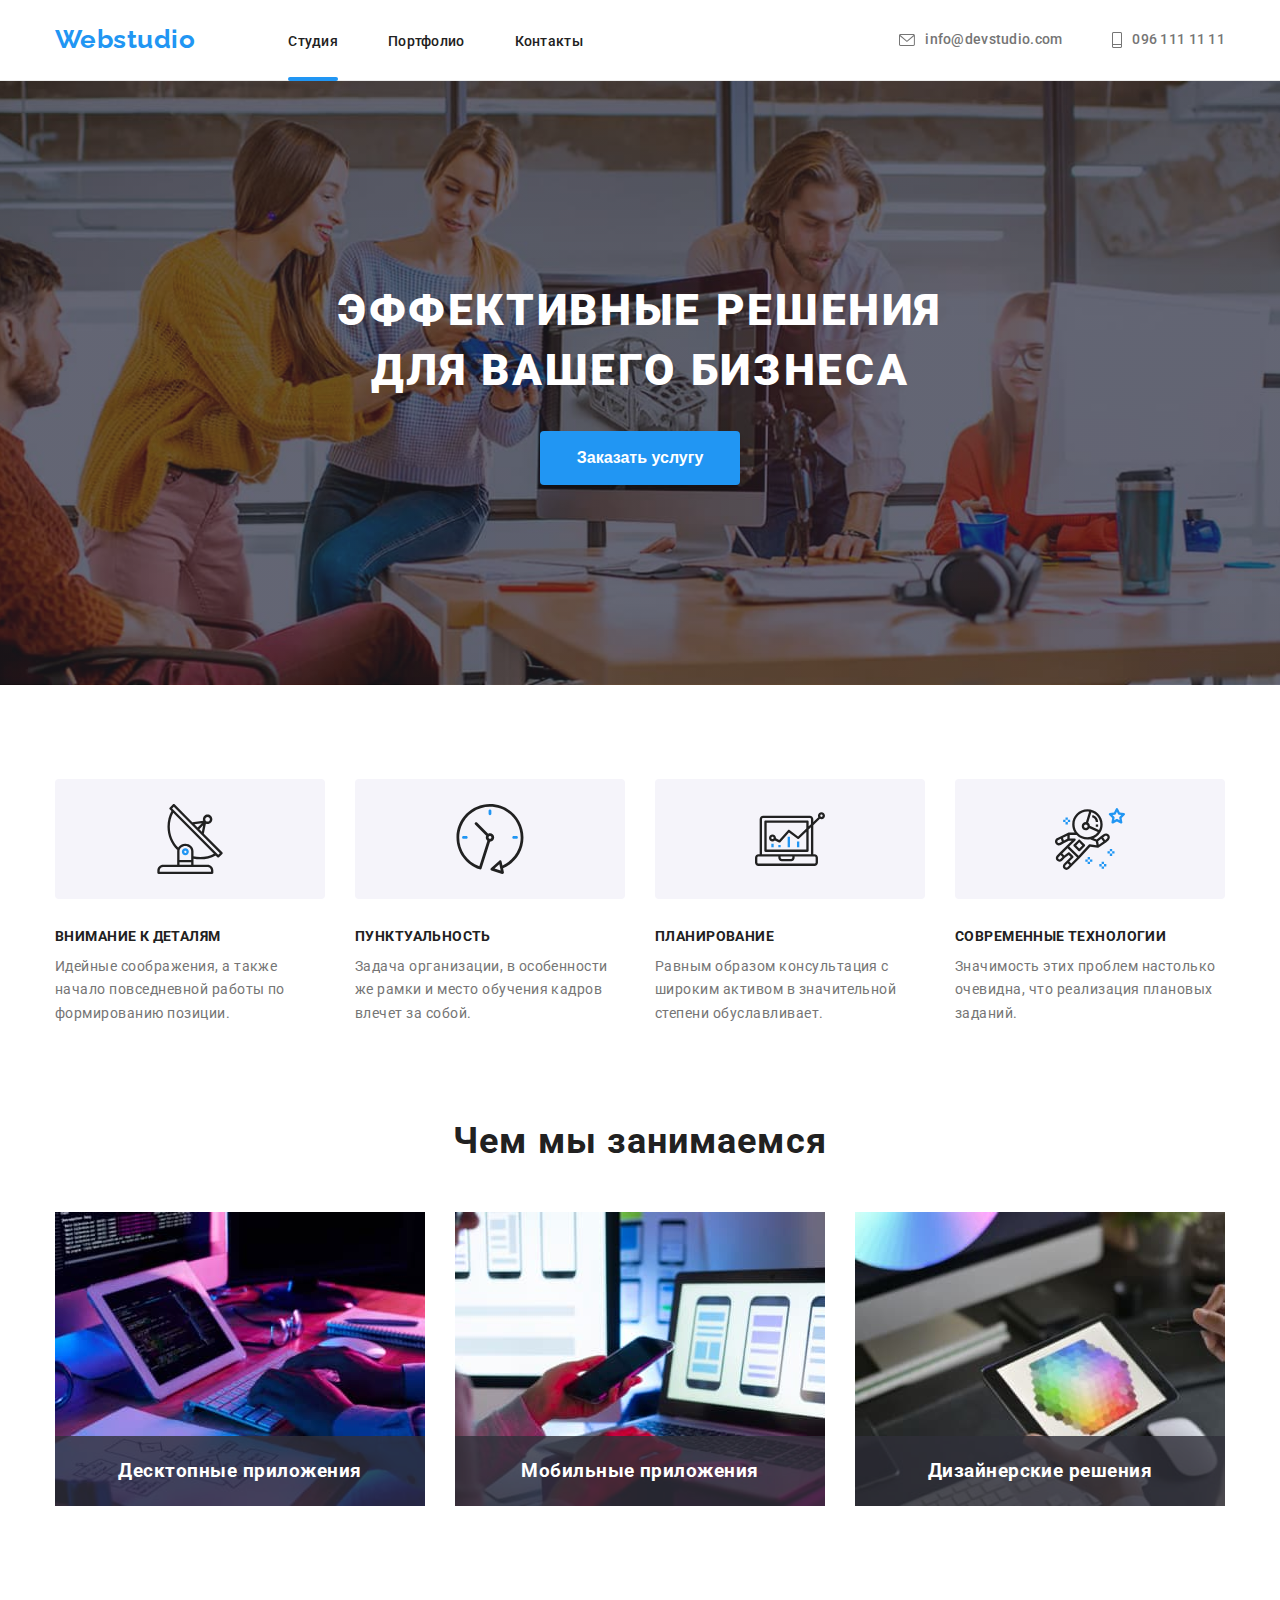
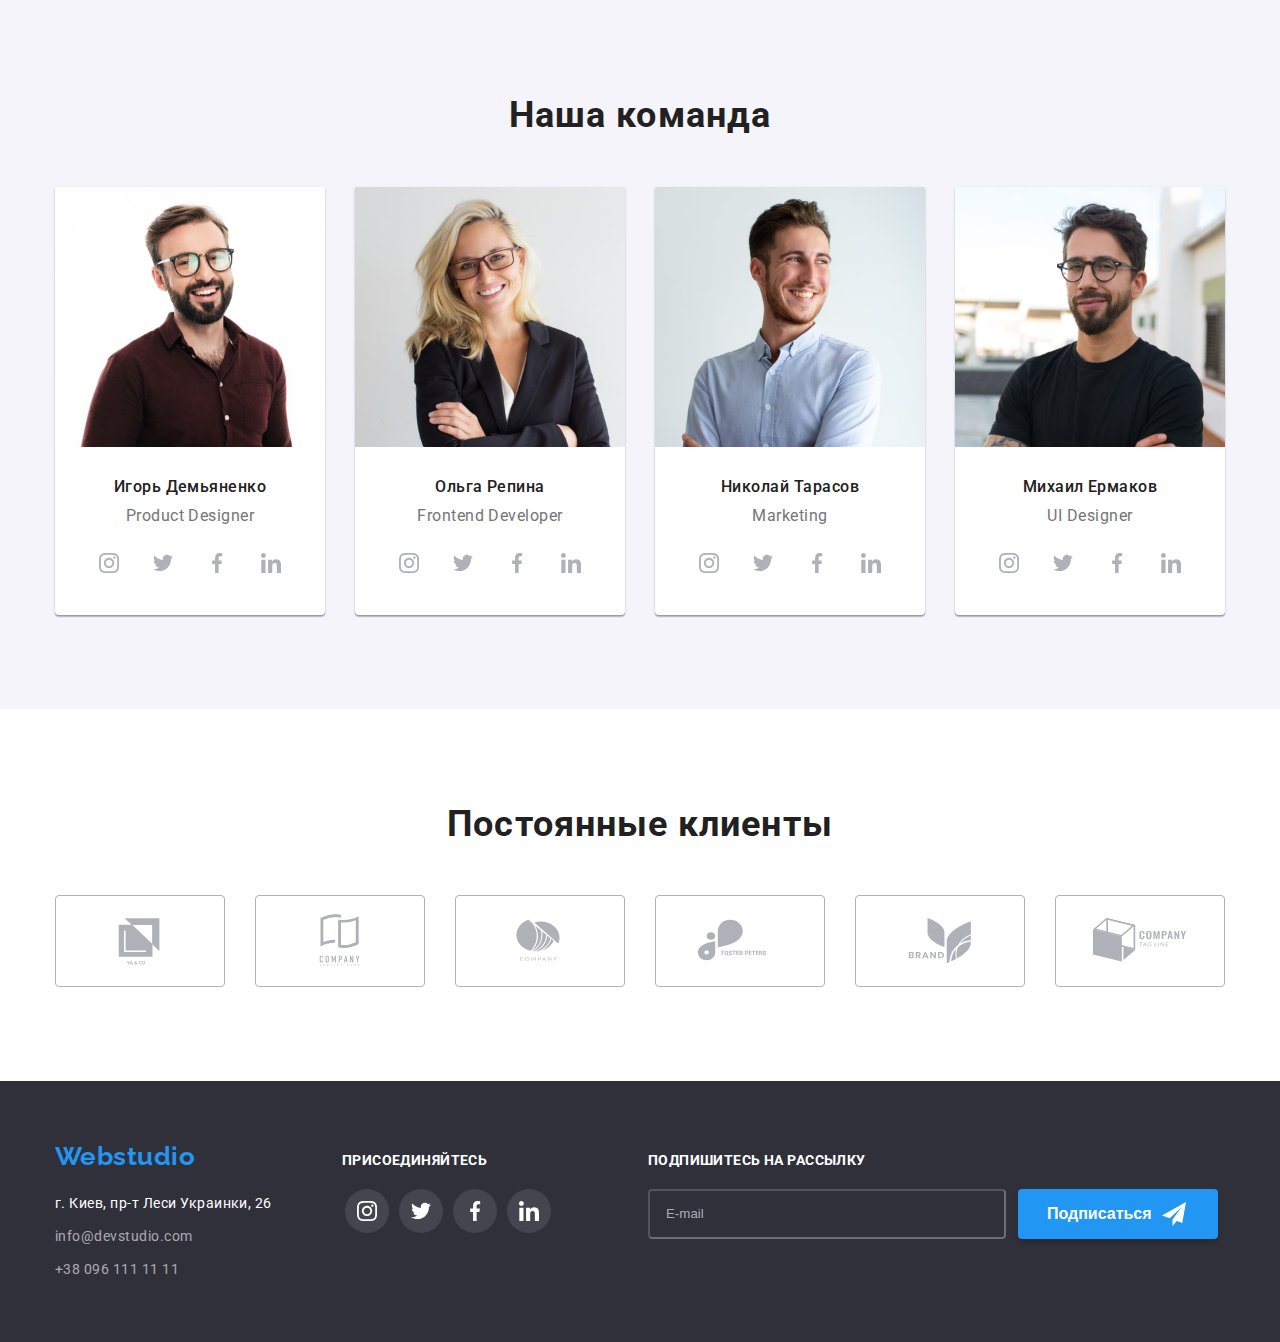
==== index.html @ 10b22661 "bem" ====
<!DOCTYPE html>
<html lang="ru">
    <head>
        <meta charset="UTF-8" />
        <meta name="viewport" content="width=device-width, inicial-scale=1.0" />
        <title>Web Studio</title>
        <link rel="preconnect" href="https://fonts.googleapis.com">
        <link rel="preconnect" href="https://fonts.gstatic.com" crossorigin>
        <link
            href="https://fonts.googleapis.com/css2?family=Montserrat:wght@400;700&family=Raleway:wght@700&family=Roboto:wght@400;500;700;900&display=swap"
            rel="stylesheet">
            <link rel="stylesheet" href="https://cdnjs.cloudflare.com/ajax/libs/modern-normalize/1.1.0/modern-normalize.min.css" integrity="sha512-wpPYUAdjBVSE4KJnH1VR1HeZfpl1ub8YT/NKx4PuQ5NmX2tKuGu6U/JRp5y+Y8XG2tV+wKQpNHVUX03MfMFn9Q==" crossorigin="anonymous" referrerpolicy="no-referrer" />
        <link rel="stylesheet" href="./css/styles.css" />
    </head>
    <body>
       

        <!-- Header -->

        <header>
            
            <div class="container">
                <div class="menu">
               
            <a class="logo" href="./index.html">Web<span class="logo-header">studio</span></a>
            <nav class="nav">
                <ul class="nav-list">
                    <li class="nav-list__item"><a class="nav-list__link nav-list__link--current" href="./index.html">Студия</a></li>
                    <li class="nav-list__item"><a class="nav-list__link" href="./portfolio.html">Портфолио</a></li>
                    <li class="nav-list__item"><a class="nav-list__link" href="">Контакты</a></li>
                </ul>
            </nav>
            <ul class="contact-list">
                <li class="contact-list__item">
                    <a class="contact-list__link" href="mailto:info@devstudio.com">
                        <svg class="contact-list__icon" width="16px" height="12px">
                            <use href="./images/icons.svg#email"></use>
                        </svg>info@devstudio.com</a>
                </li>
                <li class="contact-list__item">
                    <a class="contact-list__link" href="tel:+380961111111">
                        <svg class="contact-list__icon" width="10px" height="16px">
                            <use href="./images/icons.svg#smartphone"></use>
                        </svg> 096 111 11 11</a>
                </li>
            </ul>
            </div>
            </div>
            
            
        </header>
        
        <!-- Main section -->
        
        <main>

            <!-- Hero section -->

            <section class="section-hero">
               
                    <div class="container">
                        <h1 class="hero-title">Эффективные решения <br>для вашего бизнеса</h1>
                        <button class="button-hero" type="button" data-modal-open>Заказать услугу</button>
                    </div>
                
            </section>

            <!-- What we are section  -->

            <section class="section features">
                <div class="container">
                    
                <h2 class="visually-hidden">What we are</h2>
                <ul class="features-list">
                    <li class="features-list__item">
                        <div class="features-list__icon">
                        <svg class="features-list__picture">
                            <use href="./images/icons.svg#features1"></use>
                        </svg>
                        </div>
                        <h3 class="features-list__title">Внимание к деталям</h3>
                        <p class="features-list__text">Идейные соображения, а также начало повседневной работы по формированию позиции.</p>
                    </li>
                    <li class="features-list__item">
                        <div class="features-list__icon">
                            <svg class="features-list__picture">
                                <use href="./images/icons.svg#features2"></use>
                            </svg>
                        </div>
                        <h3 class="features-list__title">Пунктуальность</h3>
                        <p class="features-list__text">Задача организации, в особенности же рамки и место обучения кадров влечет за собой.</p>
                    </li>
                    <li class="features-list__item">
                        <div class="features-list__icon">
                            <svg class="features-list__picture">
                                <use href="./images/icons.svg#features3"></use>
                            </svg>
                        </div>
                        <h3 class="features-list__title">Планирование</h3>
                        <p class="features-list__text">Равным образом консультация с широким активом в значительной степени обуславливает.</p>
                    </li>
                    <li class="features-list__item">
                        <div class="features-list__icon">
                            <svg class="features-list__picture">
                                <use href="./images/icons.svg#features4"></use>
                            </svg>
                        </div>
                        <h3 class="features-list__title">Современные технологии</h3>
                        <p class="features-list__text">Значимость этих проблем настолько очевидна, что реализация плановых заданий.</p>
                    </li>
                </ul>
                </div>
            </section>

            <!-- What we do section -->

            <section class="section  services">
                <div class="container">
                <h2 class="section__title">Чем мы занимаемся</h2>
                <ul class="servises-list">
                    <li class="servises-list__item">
                        <div class="services-list__picture">
                        <img src="./images/coding.jpg" width="370" height="294" alt="Software engineering">
                        <h3 class="service-list__title">Десктопные приложения</h3>
                        </div>
                    </li>
                    <li class="servises-list__item">
                        <div class="services-list__picture">
                        <img src="./images/phone_app.jpg" width="370" height="294" alt="Phone applications">
                        <h3 class="service-list__title">Мобильные приложения</h3>
                        </div>
                    </li>
                    <li class="servises-list__item">
                        <div class="services-list__picture">
                        <img src="./images/games.jpg" width="370" height="294" alt="Phone games">                       
                        <h3 class="service-list__title">Дизайнерские решения</h3>
                        </div>
                    </li>
                </ul>
                </div>
            </section>

            <!-- Our team section -->

            <section class="section  team">
                <div class="container">
                <h2 class="section__title">Наша команда</h2>
                <ul class="team-list">
                    <li class="team-list__item">
                        <img src="./images/demyanchenko_igor.jpg" width="270" height="260" alt="Игорь Демьяненко">
                        <div class="team-list__description">
                            <h3 class="team-list__title">Игорь Демьяненко</h3>
                        <p class="team-list__text">Product Designer</p>
                        <ul class="socialmedia-icons">
                            <li class="socialmedia-icons__item">
                                <a href="" class="socialmedia-icons__link">
                                    <svg class="socialmedia-icons__picture">
                                        <use href="./images/icons.svg#team-instagram"></use>
                                    </svg>
                                </a>
                            </li>
                            <li class="socialmedia-icons__item">
                                <a class="socialmedia-icons__link" href="">
                                    <svg class="socialmedia-icons__picture">
                                        <use href="./images/icons.svg#team-twitter"></use>
                                    </svg>
                                </a>
                            </li>
                            <li class="socialmedia-icons__item">
                                <a class="socialmedia-icons__link" href="">
                                    <svg class="socialmedia-icons__picture">
                                        <use href="./images/icons.svg#team-facebook"></use>
                                    </svg>
                                </a>
                            </li>
                            <li class="socialmedia-icons__item">
                                <a class="socialmedia-icons__link" href="">
                                    <svg class="socialmedia-icons__picture">
                                        <use href="./images/icons.svg#team-linkedin"></use>
                                    </svg>
                                </a>
                            </li>
                        </ul>
                        </div>
                    </li>
                    <li class="team-list__item">
                        <img src="./images/repina_olga.jpg" width="270" height="260" alt="Ольга Репина">
                        <div class="team-list__description">
                            <h3 class="team-list__title">Ольга Репина</h3>
                        <p class="team-list__text">Frontend Developer</p>
                        
                            <ul class="socialmedia-icons">
                                <li class="socialmedia-icons__item">
                                    <a href="" class="socialmedia-icons__link">
                                        <svg class="socialmedia-icons__picture">
                                            <use href="./images/icons.svg#team-instagram"></use>
                                        </svg>
                                    </a>
                                </li>
                                <li class="socialmedia-icons__item">
                                    <a class="socialmedia-icons__link" href="">
                                        <svg class="socialmedia-icons__picture">
                                            <use href="./images/icons.svg#team-twitter"></use>
                                        </svg>
                                    </a>
                                </li>
                                <li class="socialmedia-icons__item">
                                    <a class="socialmedia-icons__link" href="">
                                        <svg class="socialmedia-icons__picture">
                                            <use href="./images/icons.svg#team-facebook"></use>
                                        </svg>
                                    </a>
                                </li>
                                <li class="socialmedia-icons__item">
                                    <a class="socialmedia-icons__link" href="">
                                        <svg class="socialmedia-icons__picture">
                                            <use href="./images/icons.svg#team-linkedin"></use>
                                        </svg>
                                    </a>
                                </li>
                            </ul>
                        
                        </div>
                    </li>
                    <li class="team-list__item">
                        <img src="./images/tarasov_nikolay.jpg" width="270" height="260" alt="Николай Тарасов">
                        <div class="team-list__description">
                            <h3 class="team-list__title">Николай Тарасов</h3>
                        <p class="team-list__text">Marketing</p>
                        <ul class="socialmedia-icons">
                            <li class="socialmedia-icons__item">
                                <a href="" class="socialmedia-icons__link">
                                    <svg class="socialmedia-icons__picture">
                                        <use href="./images/icons.svg#team-instagram"></use>
                                    </svg>
                                </a>
                            </li>
                            <li class="socialmedia-icons__item">
                                <a class="socialmedia-icons__link" href="">
                                    <svg class="socialmedia-icons__picture">
                                        <use href="./images/icons.svg#team-twitter"></use>
                                    </svg>
                                </a>
                            </li>
                            <li class="socialmedia-icons__item">
                                <a class="socialmedia-icons__link" href="">
                                    <svg class="socialmedia-icons__picture">
                                        <use href="./images/icons.svg#team-facebook"></use>
                                    </svg>
                                </a>
                            </li>
                            <li class="socialmedia-icons__item">
                                <a class="socialmedia-icons__link" href="">
                                    <svg class="socialmedia-icons__picture">
                                        <use href="./images/icons.svg#team-linkedin"></use>
                                    </svg>
                                </a>
                            </li>
                        </ul>
                        </div>
                    </li>
                    <li class="team-list__item">
                        <img src="./images/ermakov_michael.jpg" width="270" height="260" alt="Михаил Ермаков">
                        <div class="team-list__description">
                            <h3 class="team-list__title">Михаил Ермаков</h3>
                        <p class="team-list__text">UI Designer</p>
                        <ul class="socialmedia-icons">
                            <li class="socialmedia-icons__item">
                                <a href="" class="socialmedia-icons__link">
                                    <svg class="socialmedia-icons__picture">
                                        <use href="./images/icons.svg#team-instagram"></use>
                                    </svg>
                                </a>
                            </li>
                            <li class="socialmedia-icons__item">
                                <a class="socialmedia-icons__link" href="">
                                    <svg class="socialmedia-icons__picture">
                                        <use href="./images/icons.svg#team-twitter"></use>
                                    </svg>
                                </a>
                            </li>
                            <li class="socialmedia-icons__item">
                                <a class="socialmedia-icons__link" href="">
                                    <svg class="socialmedia-icons__picture">
                                        <use href="./images/icons.svg#team-facebook"></use>
                                    </svg>
                                </a>
                            </li>
                            <li class="socialmedia-icons__item">
                                <a class="socialmedia-icons__link" href="">
                                    <svg class="socialmedia-icons__picture">
                                        <use href="./images/icons.svg#team-linkedin"></use>
                                    </svg>
                                </a>
                            </li>
                        </ul>
                        </div>
                    </li>
                </ul>
                </div>
            </section>

            <!-- Clients -->


            <section class="section  clients">
                <div class="container">
                    <h2 class="section__title">Постоянные клиенты</h2>
                    <ul class="clients-list">
                        <li class="clients-list__item">
                            <a class="clients-list__link" href="">
                                <svg class="clients-list__icon">
                                    <use href="./images/icons.svg#client1"></use>
                                </svg>
                            </a>
                            
                        </li>
                        <li class="clients-list__item">
                            <a class="clients-list__link" href="">
                                <svg class="clients-list__icon">
                                    <use href="./images/icons.svg#client2"></use>
                                </svg>
                            </a>
                        
                        </li>
                        <li class="clients-list__item">
                            <a class="clients-list__link" href="">
                                <svg class="clients-list__icon">
                                    <use href="./images/icons.svg#client3"></use>
                                </svg>
                            </a>
                        
                        </li>
                        <li class="clients-list__item">
                            <a class="clients-list__link" href="">
                                <svg class="clients-list__icon">
                                    <use href="./images/icons.svg#client4"></use>
                                </svg>
                            </a>
                        
                        </li>
                        <li class="clients-list__item">
                            <a class="clients-list__link" href="">
                                <svg class="clients-list__icon">
                                    <use href="./images/icons.svg#client5"></use>
                                </svg>
                            </a>
                        
                        </li>
                        <li class="clients-list__item">
                            <a class="clients-list__link" href="">
                                <svg class="clients-list__icon">
                                    <use href="./images/icons.svg#client6"></use>
                                </svg>
                            </a>
                        
                        </li>
                        
                    </ul>
                </div>
            </section>




    

        </main>

        <!-- Footer -->

        <footer class="section-footer">
            <div class="container footer">
                <div class="footer-contacts">
                    <a class="logo" href="./index.html">Web<span class="logo-footer">studio</span></a>
                    <address>
                        <ul class="footer-list">
                            <li class="footer-list__item">
                                <a class="footer_list__link" href="https://goo.gl/maps/EsYMqxrFtHsj7dok8" target="_blank"
                                    rel="noopener noreferrer">г. Киев, пр-т Леси Украинки, 26</a>
                            </li>
                            <li class="footer-list__item">
                                <a class="footer_list__link footer-list__link--color" href="mailto:info@devstudio.com">info@devstudio.com</a>
                            </li>
                            <li class="footer-list__item">
                                <a class=" footer_list__link footer-list__link--color" href="tel:+380961111111">+38 096 111 11 11</a>
                            </li>
                        </ul>
                    </address>
                </div>
                <div class="footer-social-media">
                    <h3 class="section-footer__title">присоединяйтесь</h3>
            
                    <ul class="socialmedia-icons socialmedia-icons--footer">
                        <li class="socialmedia-icons__item">
                            <a href="" class="socialmedia-icons__link">
                                <svg class="socialmedia-icons__picture">
                                    <use href="./images/icons.svg#team-instagram"></use>
                                </svg>
                            </a>
                        </li>
                        <li class="socialmedia-icons__item">
                            <a class="socialmedia-icons__link" href="">
                                <svg class="socialmedia-icons__picture">
                                    <use href="./images/icons.svg#team-twitter"></use>
                                </svg>
                            </a>
                        </li>
                        <li class="socialmedia-icons__item">
                            <a class="socialmedia-icons__link" href="">
                                <svg class="socialmedia-icons__picture">
                                    <use href="./images/icons.svg#team-facebook"></use>
                                </svg>
                            </a>
                        </li>
                        <li class="socialmedia-icons__item">
                            <a class="socialmedia-icons__link" href="">
                                <svg class="socialmedia-icons__picture">
                                    <use href="./images/icons.svg#team-linkedin"></use>
                                </svg>
                            </a>
                        </li>
                    </ul>
            
                </div>
                <div class="footer-subsribe">
                    <h3 class="section-footer__title">Подпишитесь на рассылку</h3>
                    <form class="form-subscribe">
                        <label class="form-subscribe__label">
                            <input class="form-subscribe__input" type="email" name="subscribe" placeholder="E-mail" />
                        </label>
                        <button class="form-subscribe__button" type="submit">Подписаться
                            <svg class="form-subscribe__icon" width="24px" height="24px">
                                <use href="./images/icons.svg#subscribe-email"></use>
                            </svg>
                        </button>
                    </form>
            
                </div>
            </div>
        </footer>

        <!-- Modal -->

        
        <div class="backdrop is-hidden" data-modal>
        <div class="modal">
            <button data-modal-close class="modal__button-close"> 
                <svg width="18px" height="18px">
                    <use href="./images/icons.svg#close2"></use>
                </svg>
            </button>
            <form class="form-contact">
                <h2 class="form-contact__title">Оставьте свои данные, мы вам перезвоним</h2>
                <label class="form-field">
                    <span class="form-field__label">Имя</span>
                    <input class="form-field__input" type="text" name="name" placeholder=" " autofocus />
                    <svg class="form-field__icon" width="18px" height="18px">
                        <use href="./images/icons.svg#form-person"></use>
                    </svg>
                </label>
            
                <label class="form-field">
                    <span class="form-field__label">Телефон</span>
                    <input class="form-field__input" type="tel" name="phone" placeholder=" " />
                    <svg class="form-field__icon" width="18px" height="18px">
                        <use href="./images/icons.svg#form-phone"></use>
                    </svg>
                </label>
            
                <label class="form-field">
                    <span class="form-field__label">Почта</span>
                    <input class="form-field__input" type="email" name="email" placeholder=" " />
                    <svg class="form-field__icon" width="18px" height="18px">
                        <use href="./images/icons.svg#form-email"></use>
                    </svg>
                </label>
            
                <label class="form-field">
                    <span class="form-field__label">Комментарий</span>
                    <textarea class="form-field__comment form-field__input" type="text" name="text" placeholder="Введите текст"></textarea>
                </label>
            
                <label class="checkbox">
                    <input class="checkbox__input" type="checkbox" value="" name="checkbox" />
                    <svg class="checkbox__icon" width="16px" height="15px">
                        <use href="./images/icons.svg#icon-checkbox"></use>
                    </svg>
                    <span class="checkbox__label">
                        Соглашаюсь с рассылкой и принимаю <a class="checkbox__link" href="">Условия договора</a>
                    </span>
                    </label>
                    <button class="checkbox__button" type="submit">Отправить
                        
                    </button>
            
            
            </form>
        </div>
        </div>

        <script src="./js/modal.js"></script>
        
    </body>
    
</html>
---- css/styles.css ----
/* Common */
html {
  box-sizing: border-box;
}
*,
*::before,
*::after {
  box-sizing: inherit;
}

:root {
  --primary-text-color: #757575;
  --title-text-color: #212121;
  --accent-color: #2196f3;
  --second-accent-color: #ffffff;
  --second-background-color: #2f303a;
}

body {
  color: var(--primary-text-color);
  font-family: "Roboto", sans-serif;
  letter-spacing: 0.03em;
  margin: 0;
}

h1,
h2,
h3,
ul,
p {
  padding: 0;
  margin: 0;
}

img {
  display: block;
  width: 100%;
  height: auto;
}
a {
  text-decoration: none;
}
ul {
  list-style: none;
  padding: 0;
  margin: 0;
}

.visually-hidden {
  position: absolute;
  width: 1px;
  height: 1px;
  margin: -1px;
  border: 0;
  padding: 0;
  white-space: nowrap;
  clip-path: inset(100%);
  clip: rect(0 0 0 0);
  overflow: hidden;
}

.container {
  width: 1200px;
  margin-left: auto;
  margin-right: auto;
  padding-left: 15px;
  padding-right: 15px;
}

.section {
  padding-top: 94px;
  padding-bottom: 94px;
}

.services {
  padding-top: 0;
}
/* .features {
  padding-bottom: 0;
} */
/* header */
header {
  border-bottom: 1px solid #ececec;
}

.menu,
.nav,
.contact-list,
.nav-list {
  display: flex;
}

.menu {
  align-items: center;
}

.contact-list {
  margin-left: auto;
  margin-right: 50px;
}
.contact-list:last-child {
  margin-right: 0;
}

.logo {
  display: block;
  color: var(--accent-color);
  font-family: "Raleway", sans-serif;
  font-style: normal;
  font-weight: 700;
  font-size: 26px;
  line-height: 1.2;
  text-decoration: none;
  margin-right: 93px;
}

.logo--header {
  color: var(--title-text-color);
}
.logo--footer {
  color: var(--second-accent-color);
}

.section-hero,
.section-footer {
  background-color: var(--second-background-color);
}

.section-hero {
  padding-top: 200px;
  padding-bottom: 200px;
  max-width: 1600px;
  background-image: linear-gradient(
      to top,
      rgba(47, 48, 58, 0.4),
      rgba(47, 48, 58, 0.4)
    ),
    url("../images/hero.jpg");
  background-repeat: no-repeat;
  background-size: cover;
  background-position: center;
  margin-left: auto;
  margin-right: auto;
}

.button-hero {
  cursor: pointer;
  display: block;
  background-color: var(--accent-color);
  color: var(--second-accent-color);
  margin: 30px auto 0 auto;
  font-weight: 700;
  font-size: 16px;
  line-height: 1.87;
  min-width: 200px;
  min-height: 50px;
  padding: 10px 32px;
  text-align: center;
  box-shadow: 0px 4px 4px rgba(0, 0, 0, 0.15);
  border-color: transparent;
  border-radius: 4px;
  transform: scale(1);
  transition: transform 250ms cubic-bezier(0.4, 0, 0.2, 1);
}

.button-hero:hover {
  transform: scale(1.1);
}
.hero-title {
  color: var(--second-accent-color);
  font-weight: 900;
  font-size: 44px;
  line-height: 1.36;
  text-align: center;
  letter-spacing: 0.06em;
  text-transform: uppercase;
}
/* Navigation */

.nav-list__link {
  color: var(--title-text-color);
  padding-top: 32px;
  padding-bottom: 32px;
  font-weight: 500;
  font-size: 14px;
  line-height: 1.14;
  letter-spacing: 0.02em;
  text-decoration: none;
  transition: color 250ms cubic-bezier(0.4, 0, 0.2, 1);
}

.nav-list__link--current {
  position: relative;
}

.nav-list__link--current::after {
  content: "";
  position: absolute;
  bottom: 0;
  left: 0;

  width: 100%;
  height: 4px;
  background-color: var(--accent-color);
  border-radius: 2px;
}

.nav-list__item {
  margin-right: 50px;
}
.nav-list__item:last-child {
  margin-right: 0;
}
.contact-list__item {
  margin-left: 50px;
}
.contact-list__item:first-child {
  margin-left: 0;
}
.contact-list__link {
  color: var(--primary-text-color);
  display: flex;
  align-items: center;
  padding-top: 32px;
  padding-bottom: 32px;
  font-weight: 500;
  font-size: 14px;
  line-height: 1.14;
  letter-spacing: 0.02em;
  text-decoration: none;
  transition: color 250ms cubic-bezier(0.4, 0, 0.2, 1);
}

.nav-list__link:hover,
.nav-list__link:focus,
.contact-list__link:hover,
.contact-list__link:focus,
.footer_list__link:hover,
.footer_list__link:focus {
  color: var(--accent-color);
}

.footer_list__link {
  color: var(--second-accent-color);
  font-size: 14px;
  line-height: 1.71;
  font-style: normal;
  text-decoration: none;
  transition: color 250ms cubic-bezier(0.4, 0, 0.2, 1);
}

/* list */
.features-list,
.servises-list,
.team-list {
  display: flex;
}

.features-list__text {
  font-size: 14px;
  line-height: 1.71;
  margin-top: 10px;
}
.features-list__item {
  margin-right: 30px;
}
.features-list__item:last-child {
  margin-right: 0;
}
.servises-list__item {
  margin-right: 30px;
}
.servises-list__item:last-child {
  margin-right: 0;
}
.team-list__item {
  display: block;
  margin-right: 30px;
  background-color: var(--second-accent-color);
  box-shadow: 0px 1px 3px rgba(0, 0, 0, 0.12), 0px 1px 1px rgba(0, 0, 0, 0.14),
    0px 2px 1px rgba(0, 0, 0, 0.2);
  border-radius: 0px 0px 4px 4px;
}
.team-list__item:last-child {
  margin-right: 0;
}
/* Main content */

.team {
  background-color: #f5f4fa;
}
.team-list__description {
  padding-top: 30px;
  padding-bottom: 30px;
}

.features-list__title,
.team-list__title,
.portfolio__title,
.section-footer__title,
.service-item-title,
.form-contact__title {
  color: var(--title-text-color);
  font-weight: 700;
  letter-spacing: 0.03em;
}

.section__title {
  font-size: 36px;
  line-height: 1.17;
  text-align: center;
  color: var(--title-text-color);
  font-weight: 700;
  letter-spacing: 0.03em;
  margin-bottom: 50px;
}

.features-list__title,
.section-footer__title,
.service-item-title {
  font-size: 14px;
  line-height: 1.14;
  text-transform: uppercase;
}

.services-list__picture {
  position: relative;
  overflow: hidden;
}

.service-list__title {
  display: flex;
  justify-content: center;
  align-items: center;
  height: 70px;
  position: absolute;
  bottom: 0;
  color: var(--second-accent-color);
  background-color: rgba(47, 48, 58, 0.8);
  width: 100%;
}

.team-list__title {
  font-weight: 500;
  font-size: 16px;
  line-height: 1.19;
  text-align: center;
}

.portfolio__title {
  font-size: 18px;
  line-height: 2;
  letter-spacing: 0.06em;
  margin-bottom: 4px;
}

.team-list__text {
  font-size: 16px;
  line-height: 1.19;
  text-align: center;
  margin-top: 10px;
}

.portfolio-text {
  font-size: 16px;
  line-height: 1.9;
}

/* portfolio - filter */

.filter {
  display: flex;
  justify-content: center;
}
.filter__item {
  margin-right: 8px;
}
.filter__item:last-child {
  margin-right: 0;
}
.filter__button {
  cursor: pointer;
  color: var(--title-text-color);
  font-weight: 500;
  font-size: 16px;
  line-height: 1.6;
  letter-spacing: 0.03em;
  padding: 6px 22px;
  background-color: #f5f4fa;
  border: 1px transparent;
  border-radius: 4px;
  transition: color 250ms cubic-bezier(0.4, 0, 0.2, 1),
    background-color 250ms cubic-bezier(0.4, 0, 0.2, 1),
    box-shadow 250ms cubic-bezier(0.4, 0, 0.2, 1);
}

.filter__button:hover,
.filter__button:focus {
  color: var(--second-accent-color);
  background-color: var(--accent-color);
  box-shadow: 0px 1px 1px rgba(0, 0, 0, 0.12), 0px 4px 4px rgba(0, 0, 0, 0.06),
    1px 4px 6px rgba(0, 0, 0, 0.16);
}

/* clients */

.clients-list {
  display: flex;
  justify-content: center;
}
.clients-list__item {
  width: 170px;
  height: 92px;
  margin-right: 30px;
}

.clients-list__link:hover,
.clients-list__link:focus {
  border-color: var(--accent-color);
}

.clients-list__link:hover .clients-list__icon,
.clients-list__link:focus .clients-list__icon {
  fill: var(--accent-color);
}

.clients-list__link {
  display: flex;
  justify-content: center;
  align-items: center;
  width: 100%;
  height: 100%;
  border: 1px solid #afb1b8;
  border-radius: 4px;
  transition: border-color 250ms cubic-bezier(0.4, 0, 0.2, 1),
    fill 250ms cubic-bezier(0.4, 0, 0.2, 1);
}

.clients-list__item:last-child {
  margin-right: 0;
}

.clients-list__icon {
  fill: #afb1b8;
  width: 106px;
  height: 60px;
  object-fit: cover;
  transition: fill 250ms cubic-bezier(0.4, 0, 0.2, 1);
}

/* portfolio list */

.portfolio {
  display: flex;
  flex-wrap: wrap;
  margin-top: 50px;
}
.portfolio__link {
  display: block;
  box-shadow: none;
  overflow: hidden;
  transition: box-shadow 250ms cubic-bezier(0.4, 0, 0.2, 1);
}
.portfolio__item {
  width: 370px;
  margin-bottom: 30px;
  margin-right: 30px;
}
.portfolio__link:hover,
.portfolio__link:focus {
  box-shadow: 0px 1px 1px rgba(0, 0, 0, 0.12), 0px 4px 4px rgba(0, 0, 0, 0.06),
    1px 4px 6px rgba(0, 0, 0, 0.16);
}
.portfolio__item:nth-child(3n + 3) {
  margin-right: 0;
}
.portfolio__item:nth-child(n + 7) {
  margin-bottom: 0;
}
.portfolio__name {
  padding: 20px 24px;
  border-left: 1px solid #eeeeee;
  border-right: 1px solid #eeeeee;
  border-bottom: 1px solid #eeeeee;
}

.portfolio__filter {
  color: var(--primary-text-color);
}

.portfolio__animation {
  overflow: hidden;
  height: 294px;
}

.portfolio__text {
  display: flex;
  align-items: center;
  height: 294px;
  margin: 0;
  padding: 0 24px;
  color: var(--second-accent-color);
  font-size: 18px;
  line-height: 1.56;
  letter-spacing: 0.03em;
  background-color: rgba(33, 150, 243, 0.9);
  opacity: 0.9;
  transition: transform 250ms cubic-bezier(0.4, 0, 0.2, 1);
}

.portfolio__link:hover .portfolio__text,
.portfolio__link:focus .portfolio__text {
  transform: translateY(-294px);
}

/* footer */

.section-footer {
  padding-top: 60px;
  padding-bottom: 60px;
}
.section-footer .logo {
  margin-right: 0;
  margin-bottom: 20px;
}

.footer-list__item {
  margin-bottom: 9px;
}
.footer-list__item:last-child {
  margin-bottom: 0;
}
.footer-list__link--color {
  color: rgba(255, 255, 255, 0.6);
}

.footer {
  display: flex;
  align-items: baseline;
}
.footer-social-media {
  flex-grow: 1;
  margin-left: 70px;
}
.section-footer__title {
  color: var(--second-accent-color);

  margin-bottom: 20px;
}

.footer-subsribe {
  flex-grow: 1;
  margin-left: 93px;
}
.form-subscribe {
  display: flex;
}
.form-subscribe__label {
  display: flex;
  height: 50px;
}
.form-subscribe__input {
  background-color: var(--second-background-color);
  color: var(--second-accent-color);
  min-width: 358px;
  padding: 16px;
  border-radius: 4px;
  border-color: rgba(255, 255, 255, 0.3);
}
.form-subscribe__input::placeholder {
  color: rgba(255, 255, 255, 0.6);
}
.form-subscribe__button {
  display: flex;
  cursor: pointer;
  min-height: 50px;
  min-width: 200px;
  align-items: center;
  margin-left: 12px;
  padding: 10px 29px;
  background-color: var(--accent-color);
  color: var(--second-accent-color);
  font-weight: 700;
  font-size: 16px;
  line-height: 1.87;
  box-shadow: 0px 4px 4px rgba(0, 0, 0, 0.15);
  border-radius: 4px;
  transform: scale(1);
  transition: transform 250ms cubic-bezier(0.4, 0, 0.2, 1);
  border: none;
}

.form-subscribe__button:hover {
  transform: scale(1.1);
}

.form-subscribe__icon {
  fill: var(--second-accent-color);
  margin-left: 10px;
}

/* icons */

.contact-list__icon {
  display: block;
  margin-right: 10px;
  fill: var(--primary-text-color);
  transition: fill 250ms cubic-bezier(0.4, 0, 0.2, 1);
}

.contact-list__link:hover .contact-list__icon,
.contact-list__link:focus .contact-list__icon {
  fill: var(--accent-color);
}

.features-list__icon {
  display: flex;
  width: 270px;
  height: 120px;
  background-color: #f5f4fa;
  justify-content: center;
  align-items: center;
  border-radius: 4px;
  margin-bottom: 30px;
}

.features-list__picture {
  width: 70px;
  height: 70px;
}

.socialmedia-icons {
  display: flex;
  justify-content: center;
  margin-top: 16px;
  list-style: none;
}
.socialmedia-icons--footer {
  margin-top: 0;
}

.socialmedia-icons__item {
  margin-right: 10px;
  width: 44px;
  height: 44px;
}

.socialmedia-icons__item:last-child {
  margin-right: 0;
}
.footer-social-media .socialmedia-icons__link {
  background-color: rgba(255, 255, 255, 0.1);
  transition: background-color 250ms cubic-bezier(0.4, 0, 0.2, 1);
}

.socialmedia-icons__link {
  display: flex;
  justify-content: center;
  align-items: center;
  border-radius: 50%;
  width: 100%;
  height: 100%;
  transition: background-color 250ms cubic-bezier(0.4, 0, 0.2, 1);
}

.socialmedia-icons__link:hover,
.socialmedia-icons__link:focus {
  background-color: var(--accent-color);
}
.socialmedia-icons__picture {
  width: 20px;
  height: 20px;
  fill: #afb1b8;
  transition: fill 250ms cubic-bezier(0.4, 0, 0.2, 1);
}

.socialmedia-icons__link:hover .socialmedia-icons__picture,
.socialmedia-icons__link:focus .socialmedia-icons__picture {
  fill: var(--second-accent-color);
}
.footer-social-media .socialmedia-icons__picture {
  fill: var(--second-accent-color);
  transition: background-color 2500ms cubic-bezier(0.4, 0, 0.2, 1);
}

/* modal */

.backdrop.is-hidden {
  visibility: hidden;
  opacity: 0;
  pointer-events: none;
}
.backdrop {
  position: fixed;
  top: 0;
  left: 0;
  width: 100%;
  height: 100%;
  background-color: rgba(0, 0, 0, 0.2);
  opacity: 1;
  visibility: visible;
  transition: opacity 250ms cubic-bezier(0.4, 0, 0.2, 1),
    visibility 250ms cubic-bezier(0.4, 0, 0.2, 1);
}

.backdrop.is-hidden .modal {
  opacity: 0;
  transform: translate(-50%, -50%) scale(0.5);
}

.modal {
  position: absolute;
  width: 528px;
  height: 581px;
  background-color: var(--second-accent-color);
  top: 50%;
  left: 50%;
  transform: translate(-50%, -50%) scale(1);
  box-shadow: 0px 1px 3px rgba(0, 0, 0, 0.12), 0px 1px 1px rgba(0, 0, 0, 0.14),
    0px 2px 1px rgba(0, 0, 0, 0.2);
  border-radius: 4px;
  opacity: 1;
  transition: opacity 250ms cubic-bezier(0.33, 0.92, 0.67, 0.76) 250ms,
    transform 250ms cubic-bezier(0.4, 0, 0.2, 1) 250ms;
}

.modal__button-close {
  position: absolute;
  top: 8px;
  right: 8px;
  display: flex;
  justify-content: center;
  align-items: center;
  width: 30px;
  height: 30px;
  background-color: var(--second-accent-color);
  border-radius: 50%;
  border: 1px solid rgba(0, 0, 0, 0.1);
  cursor: pointer;
  transition: fill 250ms cubic-bezier(0.4, 0, 0.2, 1),
    background-color 250ms cubic-bezier(0.4, 0, 0.2, 1);
}

.modal__button-close:hover {
  fill: var(--accent-color);
}

.form-contact {
  padding: 32px;
}

.form-contact__title {
  color: var(--title-text-color);
  font-size: 20px;
  line-height: 1.72;
}

.form-field {
  display: flex;
  flex-direction: column;
  position: relative;
  margin-top: 12px;
}
.form-field__icon {
  position: absolute;
  left: 12px;
  bottom: 11px;
  transition: fill 250ms cubic-bezier(0.4, 0, 0.2, 1) .;
}

.form-field__input,
.contact-comment {
  border: 1px solid rgba(33, 33, 33, 0.2);

  border-radius: 4px;
  outline: none;
}
.form-field__input {
  height: 40px;
  padding-left: 42px;
  transition: border-color 250ms cubic-bezier(0.4, 0, 0.2, 1) .;
}
.form-field__comment {
  min-height: 120px;
  padding: 12px 16px;
}
.form-field__input:focus ~ .form-field__icon,
.form-field__input:not(:placeholder-shown) ~ .form-field__icon {
  fill: var(--accent-color);
}
.form-field__input:focus,
.form-field__input:not(:placeholder-shown) {
  border-color: var(--accent-color);
}
.checkbox__input {
  -webkit-appearance: none;
  -moz-appearance: none;
  appearance: none;
  position: absolute;
}
/* .checkbox {
  display: block;
} */
.checkbox__label {
  color: var(--primary-text-color);
  font-size: 14px;
  line-height: 1.7;
}

.checkbox__icon {
  margin-right: 7px;
  border: 2px solid var(--title-text-color);
  border-radius: 2px;
  transition: background-color 250ms cubic-bezier(0.4, 0, 0.2, 1) .;
}
.checkbox__input:checked + .checkbox__icon {
  background-color: var(--accent-color);
  background-image: url(/images/icons.svg#icon-checkbox);
  border-color: var(--accent-color);
  background-size: contain;
  background-origin: border-box;
}

.form-field__label {
  color: var(--primary-text-color);
  font-size: 12px;
  line-height: 1.17;
  margin-bottom: 4px;
}

.checkbox {
  display: flex;
  justify-content: center;
  align-items: center;
  margin-top: 20px;
}
.form-field__comment::placeholder {
  color: rgba(117, 117, 117, 0.5);
  font-size: 14px;
  line-height: 1.15;
}
.checkbox__link {
  color: var(--accent-color);
  text-decoration: underline;
}

.checkbox__button {
  display: block;
  cursor: pointer;
  min-height: 50px;
  min-width: 200px;
  align-items: center;
  margin: 30px auto 0 auto;
  padding: 10px 29px;
  background-color: var(--accent-color);
  color: var(--second-accent-color);
  font-weight: 700;
  font-size: 16px;
  line-height: 1.87;
  box-shadow: 0px 4px 4px rgba(0, 0, 0, 0.15);
  border-radius: 4px;
  transform: scale(1);
  transition: transform 250ms cubic-bezier(0.4, 0, 0.2, 1);
  border: none;
}
.checkbox__button:hover,
.checkbox__button:focus {
  transform: scale(1.1);
}
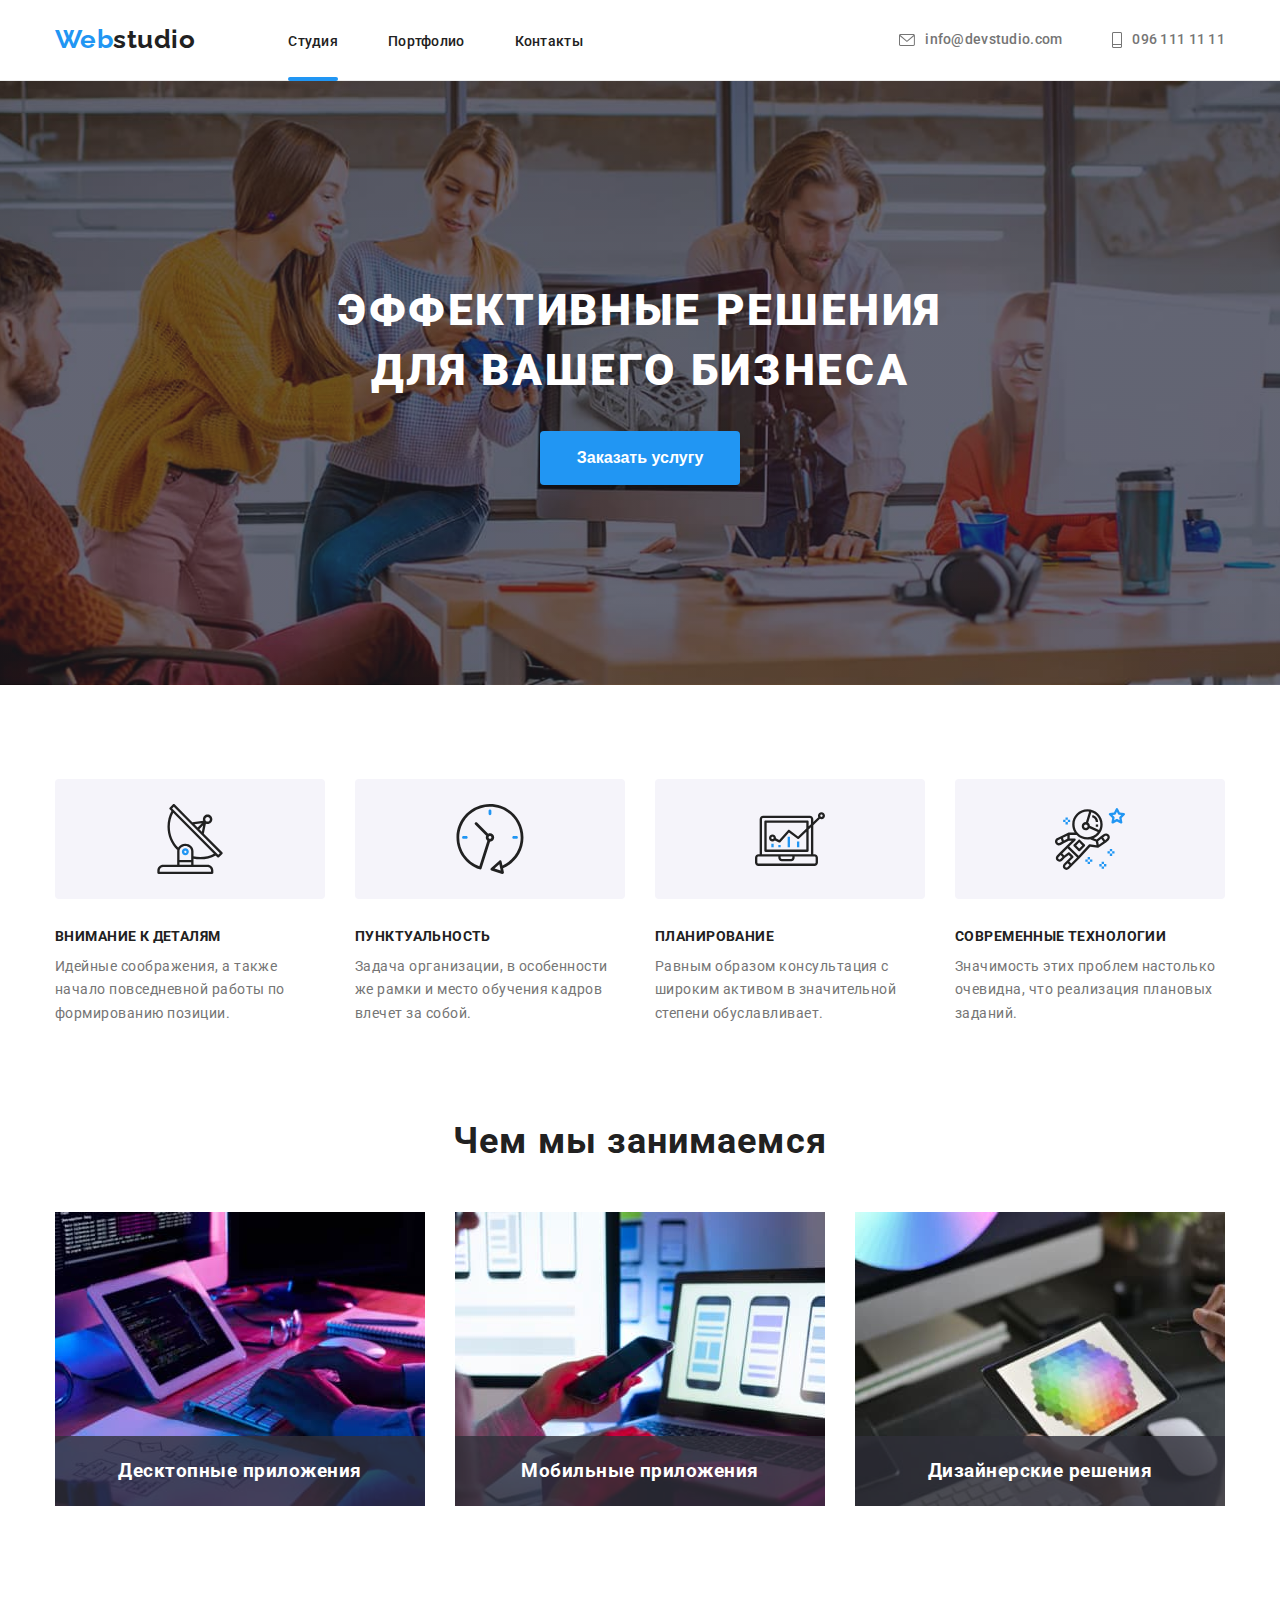
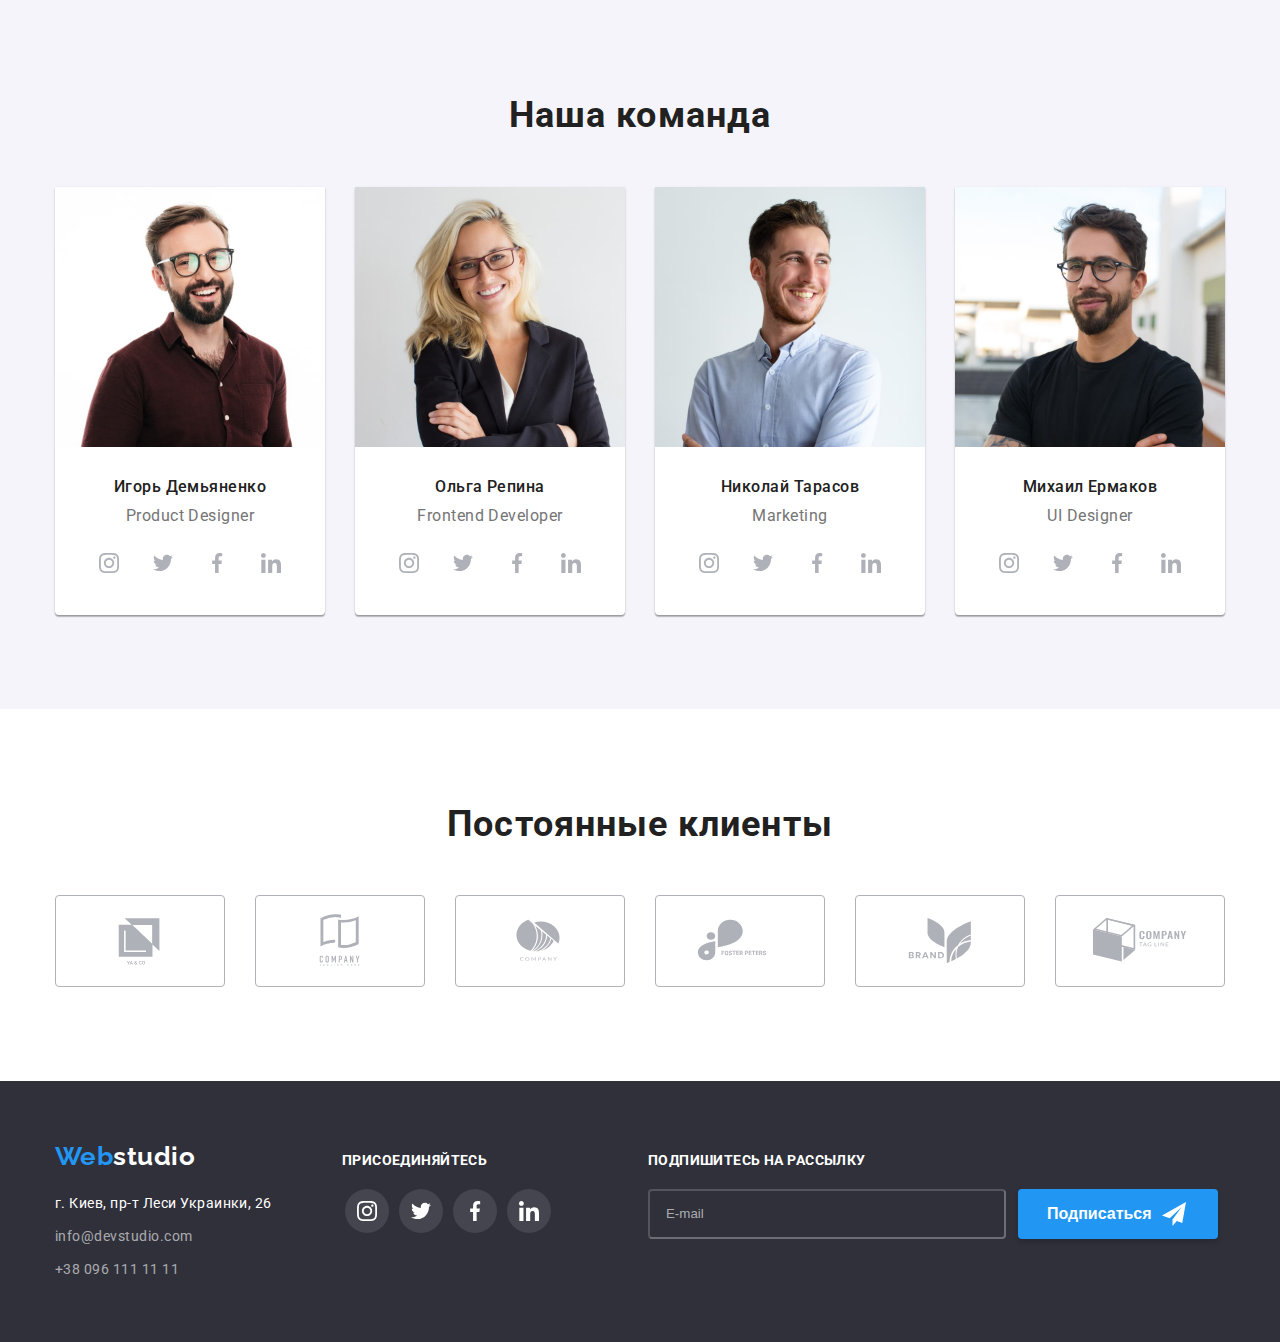
==== commit e2182e6e: "bem2" ====
--- a/index.html
+++ b/index.html
@@ -22,7 +22,7 @@
             <div class="container">
                 <div class="menu">
                
-            <a class="logo" href="./index.html">Web<span class="logo-header">studio</span></a>
+            <a class="logo" href="./index.html">Web<span class="logo--header">studio</span></a>
             <nav class="nav">
                 <ul class="nav-list">
                     <li class="nav-list__item"><a class="nav-list__link nav-list__link--current" href="./index.html">Студия</a></li>
@@ -59,8 +59,8 @@
             <section class="section-hero">
                
                     <div class="container">
-                        <h1 class="hero-title">Эффективные решения <br>для вашего бизнеса</h1>
-                        <button class="button-hero" type="button" data-modal-open>Заказать услугу</button>
+                        <h1 class="section-hero__title">Эффективные решения <br>для вашего бизнеса</h1>
+                        <button class="section-hero__button" type="button" data-modal-open>Заказать услугу</button>
                     </div>
                 
             </section>
@@ -372,7 +372,7 @@
         <footer class="section-footer">
             <div class="container footer">
                 <div class="footer-contacts">
-                    <a class="logo" href="./index.html">Web<span class="logo-footer">studio</span></a>
+                    <a class="logo" href="./index.html">Web<span class="logo--footer">studio</span></a>
                     <address>
                         <ul class="footer-list">
                             <li class="footer-list__item">
--- a/css/styles.css
+++ b/css/styles.css
@@ -143,7 +143,7 @@
   margin-right: auto;
 }
 
-.button-hero {
+.section-hero__button {
   cursor: pointer;
   display: block;
   background-color: var(--accent-color);
@@ -163,10 +163,10 @@
   transition: transform 250ms cubic-bezier(0.4, 0, 0.2, 1);
 }
 
-.button-hero:hover {
+.section-hero__button:hover {
   transform: scale(1.1);
 }
-.hero-title {
+.section-hero__title {
   color: var(--second-accent-color);
   font-weight: 900;
   font-size: 44px;
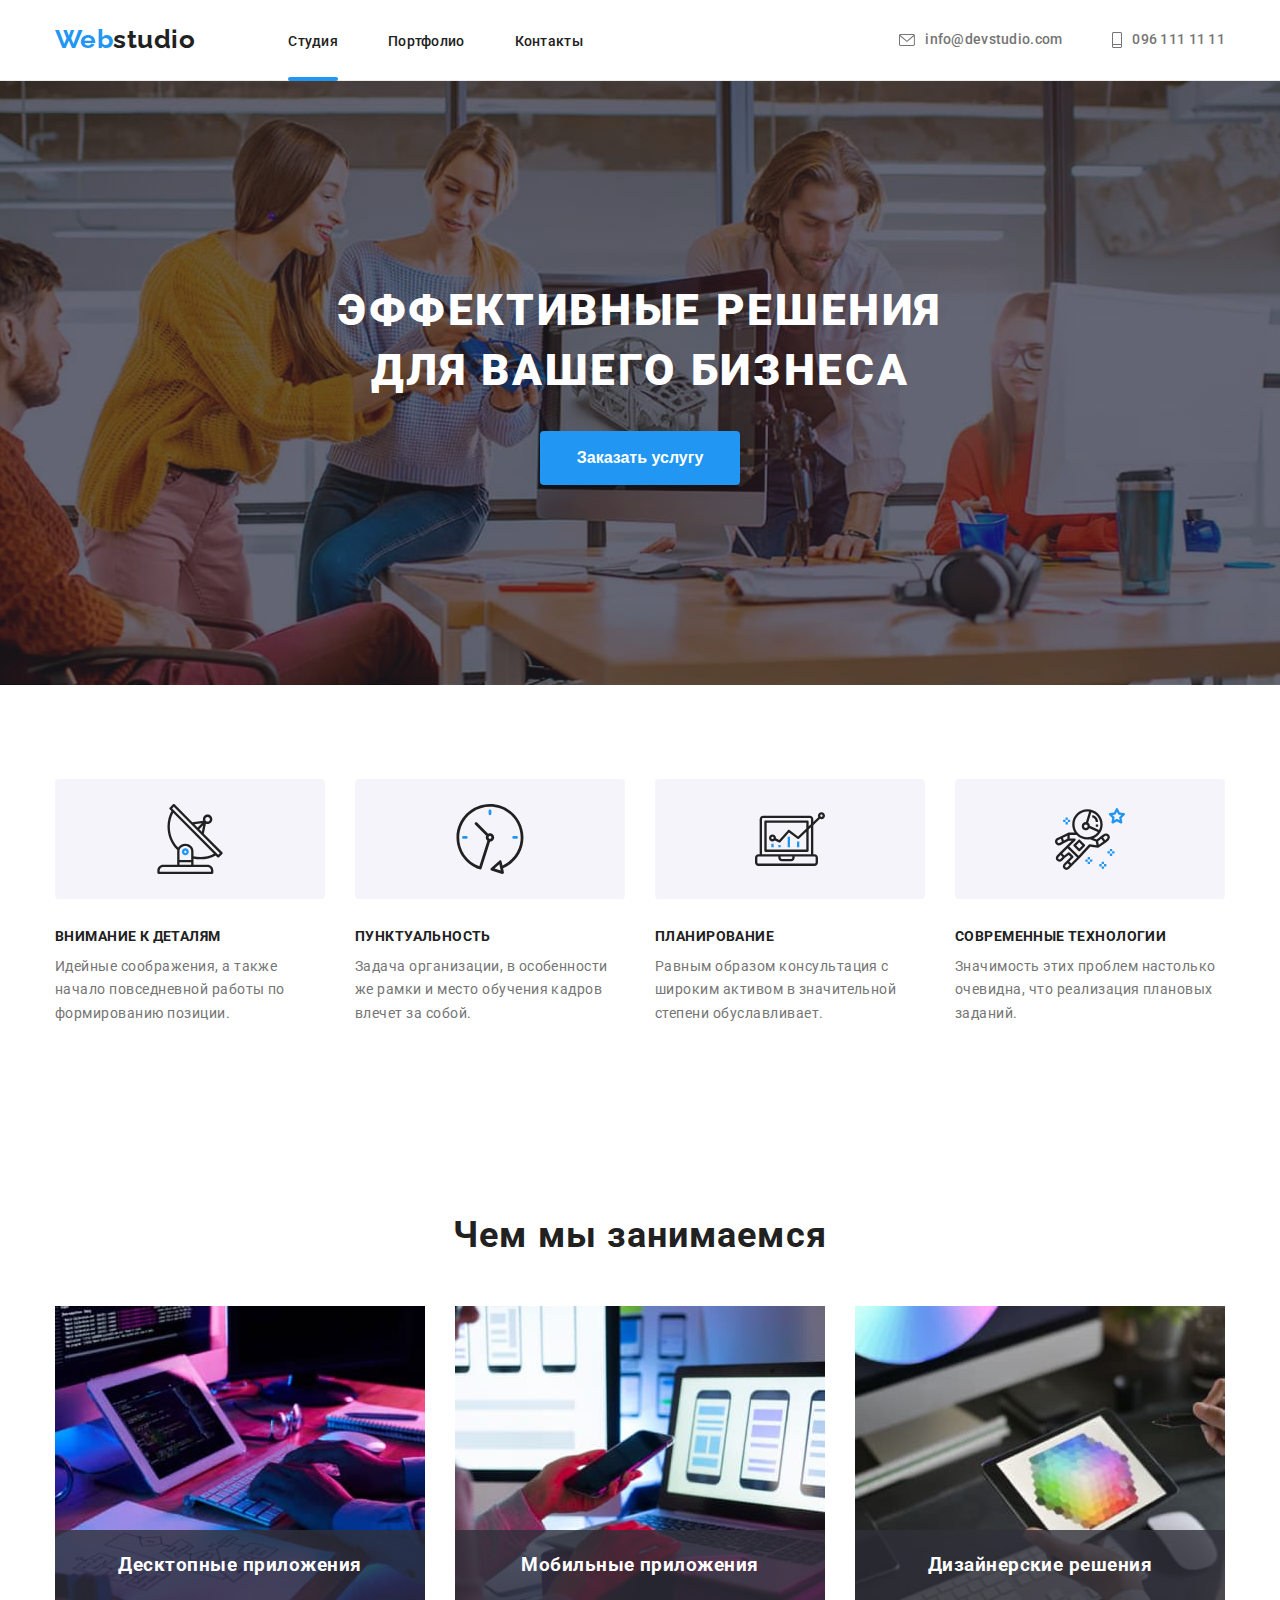
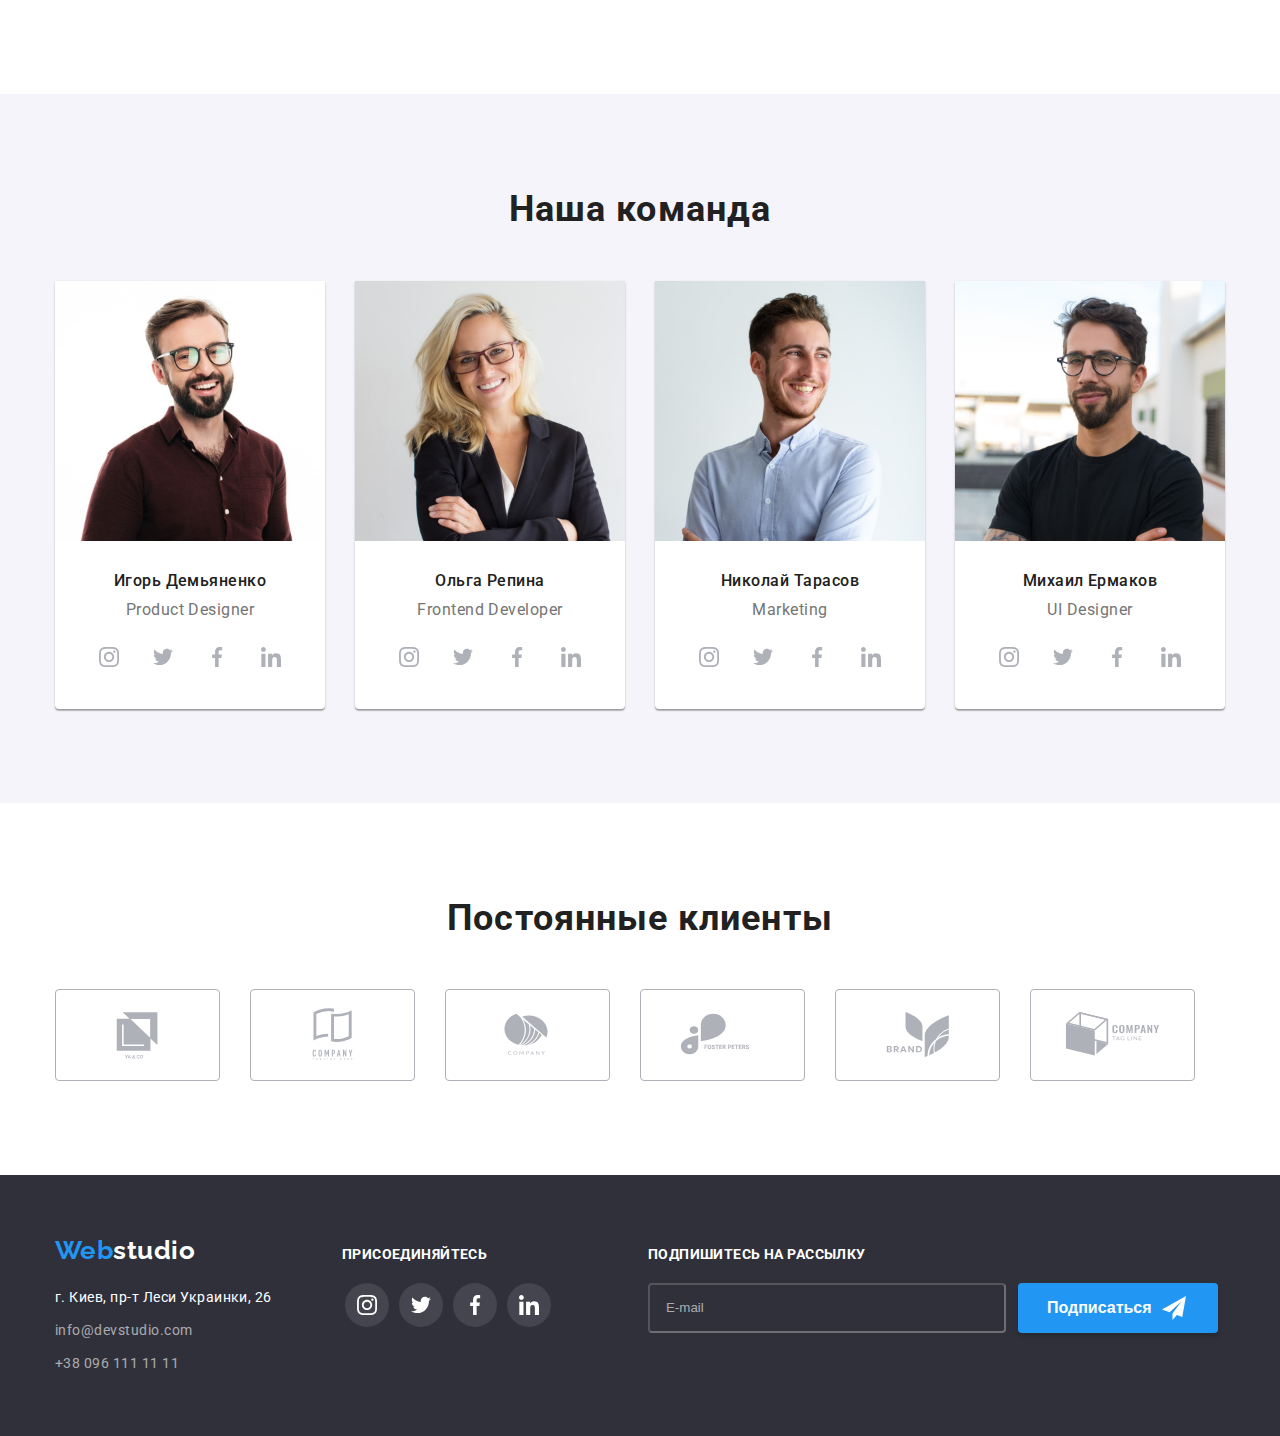
==== commit 9663fc9c: "fixing bugs" ====
--- a/index.html
+++ b/index.html
@@ -10,44 +10,45 @@
             href="https://fonts.googleapis.com/css2?family=Montserrat:wght@400;700&family=Raleway:wght@700&family=Roboto:wght@400;500;700;900&display=swap"
             rel="stylesheet">
             <link rel="stylesheet" href="https://cdnjs.cloudflare.com/ajax/libs/modern-normalize/1.1.0/modern-normalize.min.css" integrity="sha512-wpPYUAdjBVSE4KJnH1VR1HeZfpl1ub8YT/NKx4PuQ5NmX2tKuGu6U/JRp5y+Y8XG2tV+wKQpNHVUX03MfMFn9Q==" crossorigin="anonymous" referrerpolicy="no-referrer" />
-        <link rel="stylesheet" href="./css/styles.css" />
+        <link rel="stylesheet" href="./css/main.min.css" />
     </head>
     <body>
        
 
         <!-- Header -->
 
-        <header>
-            
-            <div class="container">
-                <div class="menu">
-               
-            <a class="logo" href="./index.html">Web<span class="logo--header">studio</span></a>
-            <nav class="nav">
-                <ul class="nav-list">
-                    <li class="nav-list__item"><a class="nav-list__link nav-list__link--current" href="./index.html">Студия</a></li>
-                    <li class="nav-list__item"><a class="nav-list__link" href="./portfolio.html">Портфолио</a></li>
-                    <li class="nav-list__item"><a class="nav-list__link" href="">Контакты</a></li>
+        <header class="header">
+        
+            <div class="container container__header">
+        
+        
+                <a class="logo" href="./index.html">Web<span class="logo__header-studio">studio</span></a>
+                <nav class="nav">
+                    <ul class="nav-list">
+                        <li class="nav-list__item"><a class="nav-list__link nav-list__link--current"
+                                href="./index.html">Студия</a></li>
+                        <li class="nav-list__item"><a class="nav-list__link" href="./portfolio.html">Портфолио</a></li>
+                        <li class="nav-list__item"><a class="nav-list__link" href="">Контакты</a></li>
+                    </ul>
+                </nav>
+                <ul class="contact-list">
+                    <li class="contact-list__item">
+                        <a class="contact-list__link" href="mailto:info@devstudio.com">
+                            <svg class="contact-list__icon" width="16px" height="12px">
+                                <use href="./images/icons.svg#email"></use>
+                            </svg>info@devstudio.com</a>
+                    </li>
+                    <li class="contact-list__item">
+                        <a class="contact-list__link" href="tel:+380961111111">
+                            <svg class="contact-list__icon" width="10px" height="16px">
+                                <use href="./images/icons.svg#smartphone"></use>
+                            </svg> 096 111 11 11</a>
+                    </li>
                 </ul>
-            </nav>
-            <ul class="contact-list">
-                <li class="contact-list__item">
-                    <a class="contact-list__link" href="mailto:info@devstudio.com">
-                        <svg class="contact-list__icon" width="16px" height="12px">
-                            <use href="./images/icons.svg#email"></use>
-                        </svg>info@devstudio.com</a>
-                </li>
-                <li class="contact-list__item">
-                    <a class="contact-list__link" href="tel:+380961111111">
-                        <svg class="contact-list__icon" width="10px" height="16px">
-                            <use href="./images/icons.svg#smartphone"></use>
-                        </svg> 096 111 11 11</a>
-                </li>
-            </ul>
+        
             </div>
-            </div>
-            
-            
+        
+        
         </header>
         
         <!-- Main section -->
@@ -67,7 +68,7 @@
 
             <!-- What we are section  -->
 
-            <section class="section features">
+            <section class="section">
                 <div class="container">
                     
                 <h2 class="visually-hidden">What we are</h2>
@@ -114,7 +115,7 @@
 
             <!-- What we do section -->
 
-            <section class="section  services">
+            <section class="section  section--no-padding-top">
                 <div class="container">
                 <h2 class="section__title">Чем мы занимаемся</h2>
                 <ul class="servises-list">
@@ -142,7 +143,7 @@
 
             <!-- Our team section -->
 
-            <section class="section  team">
+            <section class="section section--different-background">
                 <div class="container">
                 <h2 class="section__title">Наша команда</h2>
                 <ul class="team-list">
@@ -303,7 +304,7 @@
             <!-- Clients -->
 
 
-            <section class="section  clients">
+            <section class="section">
                 <div class="container">
                     <h2 class="section__title">Постоянные клиенты</h2>
                     <ul class="clients-list">
@@ -372,18 +373,18 @@
         <footer class="section-footer">
             <div class="container footer">
                 <div class="footer-contacts">
-                    <a class="logo" href="./index.html">Web<span class="logo--footer">studio</span></a>
+                    <a class="logo" href="./index.html">Web<span class="logo__footer-studio">studio</span></a>
                     <address>
                         <ul class="footer-list">
                             <li class="footer-list__item">
-                                <a class="footer_list__link" href="https://goo.gl/maps/EsYMqxrFtHsj7dok8" target="_blank"
+                                <a class="footer-list__link" href="https://goo.gl/maps/EsYMqxrFtHsj7dok8" target="_blank"
                                     rel="noopener noreferrer">г. Киев, пр-т Леси Украинки, 26</a>
                             </li>
                             <li class="footer-list__item">
-                                <a class="footer_list__link footer-list__link--color" href="mailto:info@devstudio.com">info@devstudio.com</a>
+                                <a class="footer-list__link footer-list__link--color" href="mailto:info@devstudio.com">info@devstudio.com</a>
                             </li>
                             <li class="footer-list__item">
-                                <a class=" footer_list__link footer-list__link--color" href="tel:+380961111111">+38 096 111 11 11</a>
+                                <a class=" footer-list__link footer-list__link--color" href="tel:+380961111111">+38 096 111 11 11</a>
                             </li>
                         </ul>
                     </address>
--- a/css/main.min.css
+++ b/css/main.min.css
@@ -0,0 +1,2 @@
+html{-webkit-box-sizing:border-box;box-sizing:border-box}*,*::before,*::after{-webkit-box-sizing:inherit;box-sizing:inherit}h1,h2,h3,ul,p{padding:0;margin:0}img{display:block;width:100%;height:auto}a{text-decoration:none}ul{list-style:none;padding:0;margin:0}body{color:#757575;font-family:"Roboto",sans-serif;letter-spacing:0.03em;margin:0}header{border-bottom:1px solid #ececec}.container{width:1200px;margin-left:auto;margin-right:auto;padding-left:15px;padding-right:15px}.section{padding-top:94px;padding-bottom:94px}.section__title{font-size:36px;line-height:1.17;text-align:center;color:#212121;font-weight:700;letter-spacing:0.03em;margin-bottom:50px}.section-hero,.section-footer{background-color:#2f303a}.features-list,.servises-list,.team-list{display:-webkit-box;display:-ms-flexbox;display:flex}.features-list__title,.portfolio__title,.section-footer__title,.service-item-title,.form-contact__title{color:#212121;font-weight:700;letter-spacing:0.03em}.features-list__title,.section-footer__title,.service-item-title{font-size:14px;line-height:1.14;text-transform:uppercase}.visually-hidden{position:absolute;width:1px;height:1px;margin:-1px;border:0;padding:0;white-space:nowrap;-webkit-clip-path:inset(100%);clip-path:inset(100%);clip:rect(0 0 0 0);overflow:hidden}.contact-list{margin-left:auto;margin-right:50px}.contact-list:last-child{margin-right:0}.contact-list__item{margin-left:50px}.contact-list__item:first-child{margin-left:0}.contact-list__link{color:#757575;display:-webkit-box;display:-ms-flexbox;display:flex;-webkit-box-align:center;-ms-flex-align:center;align-items:center;padding-top:32px;padding-bottom:32px;font-weight:500;font-size:14px;line-height:1.14;letter-spacing:0.02em;text-decoration:none;-webkit-transition:color 250ms cubic-bezier(0.4, 0, 0.2, 1);transition:color 250ms cubic-bezier(0.4, 0, 0.2, 1)}.contact-list__icon{display:block;margin-right:10px;fill:#757575;-webkit-transition:fill 250ms cubic-bezier(0.4, 0, 0.2, 1);transition:fill 250ms cubic-bezier(0.4, 0, 0.2, 1)}.contact-list__link:hover .contact-list__icon,.contact-list__link:focus .contact-list__icon{fill:#2196f3}.header,.nav,.contact-list,.nav-list{display:-webkit-box;display:-ms-flexbox;display:flex}.container__header{display:-webkit-box;display:-ms-flexbox;display:flex;-webkit-box-align:center;-ms-flex-align:center;align-items:center}.nav-list__link{color:#212121;padding-top:32px;padding-bottom:32px;font-weight:500;font-size:14px;line-height:1.14;letter-spacing:0.02em;text-decoration:none;-webkit-transition:color 250ms cubic-bezier(0.4, 0, 0.2, 1);transition:color 250ms cubic-bezier(0.4, 0, 0.2, 1)}.nav-list__link--current{position:relative}.nav-list__link--current::after{content:"";position:absolute;bottom:0;left:0;width:100%;height:4px;background-color:#2196f3;border-radius:2px}.nav-list__item{margin-right:50px}.nav-list__item:last-child{margin-right:0}.nav-list__link:hover,.nav-list__link:focus,.contact-list__link:hover,.contact-list__link:focus,.footer_list__link:hover,.footer_list__link:focus{color:#2196f3}.logo{display:block;color:#2196f3;font-family:"Raleway", sans-serif;font-style:normal;font-weight:700;font-size:26px;line-height:1.2;text-decoration:none;margin-right:93px}.logo__header-studio{color:#212121}.logo__footer-studio{color:#fff}.section-hero__button{cursor:pointer;display:block;background-color:#2196f3;color:#fff;margin:30px auto 0 auto;font-weight:700;font-size:16px;line-height:1.87;min-width:200px;min-height:50px;padding:10px 32px;text-align:center;-webkit-box-shadow:0px 4px 4px rgba(0,0,0,0.15);box-shadow:0px 4px 4px rgba(0,0,0,0.15);border-color:transparent;border-radius:4px;-webkit-transform:scale(1);transform:scale(1);-webkit-transition:-webkit-transform 250ms cubic-bezier(0.4, 0, 0.2, 1);transition:-webkit-transform 250ms cubic-bezier(0.4, 0, 0.2, 1);transition:transform 250ms cubic-bezier(0.4, 0, 0.2, 1);transition:transform 250ms cubic-bezier(0.4, 0, 0.2, 1), -webkit-transform 250ms cubic-bezier(0.4, 0, 0.2, 1)}.section-hero__button:hover{-webkit-transform:scale(1.1);transform:scale(1.1)}.filter__button{cursor:pointer;color:#212121;font-weight:500;font-size:16px;line-height:1.6;letter-spacing:0.03em;padding:6px 22px;background-color:#f5f4fa;border:1px transparent;border-radius:4px;-webkit-transition:color 250ms cubic-bezier(0.4, 0, 0.2, 1),background-color 250ms cubic-bezier(0.4, 0, 0.2, 1),-webkit-box-shadow 250ms cubic-bezier(0.4, 0, 0.2, 1);transition:color 250ms cubic-bezier(0.4, 0, 0.2, 1),background-color 250ms cubic-bezier(0.4, 0, 0.2, 1),-webkit-box-shadow 250ms cubic-bezier(0.4, 0, 0.2, 1);transition:color 250ms cubic-bezier(0.4, 0, 0.2, 1),background-color 250ms cubic-bezier(0.4, 0, 0.2, 1),box-shadow 250ms cubic-bezier(0.4, 0, 0.2, 1);transition:color 250ms cubic-bezier(0.4, 0, 0.2, 1),background-color 250ms cubic-bezier(0.4, 0, 0.2, 1),box-shadow 250ms cubic-bezier(0.4, 0, 0.2, 1),-webkit-box-shadow 250ms cubic-bezier(0.4, 0, 0.2, 1)}.filter__button:hover,.filter__button:focus{color:#fff;background-color:#2196f3;-webkit-box-shadow:0px 1px 1px rgba(0,0,0,0.12),0px 4px 4px rgba(0,0,0,0.06),1px 4px 6px rgba(0,0,0,0.16);box-shadow:0px 1px 1px rgba(0,0,0,0.12),0px 4px 4px rgba(0,0,0,0.06),1px 4px 6px rgba(0,0,0,0.16)}.section-hero{padding-top:200px;padding-bottom:200px;max-width:1600px;background-image:-webkit-gradient(linear, left bottom, left top, from(rgba(47,48,58,0.4)), to(rgba(47,48,58,0.4))),url("../images/hero.jpg");background-image:linear-gradient(to top, rgba(47,48,58,0.4), rgba(47,48,58,0.4)),url("../images/hero.jpg");background-repeat:no-repeat;background-size:cover;background-position:center;margin-left:auto;margin-right:auto}.section-hero__title{color:#fff;font-weight:900;font-size:44px;line-height:1.36;text-align:center;letter-spacing:0.06em;text-transform:uppercase}.section-footer{padding-top:60px;padding-bottom:60px}.section-footer__title{color:#fff;margin-bottom:20px}.section-footer .logo{margin-right:0;margin-bottom:20px}.footer{display:-webkit-box;display:-ms-flexbox;display:flex;-webkit-box-align:baseline;-ms-flex-align:baseline;align-items:baseline}.footer-list__link{color:#fff;font-size:14px;line-height:1.71;font-style:normal;text-decoration:none;-webkit-transition:color 250ms cubic-bezier(0.4, 0, 0.2, 1);transition:color 250ms cubic-bezier(0.4, 0, 0.2, 1)}.footer-list__link:hover,.footer-list__link:focus{color:#2196f3}.footer-list__item{margin-bottom:9px}.footer-list__item:last-child{margin-bottom:0}.footer-list__link--color{color:rgba(255,255,255,0.6)}.features-list{display:-webkit-box;display:-ms-flexbox;display:flex}.features-list__item{margin-right:30px}.features-list__item:last-child{margin-right:0}.features-list__icon{display:-webkit-box;display:-ms-flexbox;display:flex;width:270px;height:120px;background-color:#f5f4fa;-webkit-box-pack:center;-ms-flex-pack:center;justify-content:center;-webkit-box-align:center;-ms-flex-align:center;align-items:center;border-radius:4px;margin-bottom:30px}.features-list__text{font-size:14px;line-height:1.71;margin-top:10px}.features-list__picture{width:70px;height:70px}section--no-padding-top{padding-top:0}.servises-list__item{margin-right:30px}.servises-list__item:last-child{margin-right:0}.services-list__picture{position:relative;overflow:hidden}.service-list__title{display:-webkit-box;display:-ms-flexbox;display:flex;-webkit-box-pack:center;-ms-flex-pack:center;justify-content:center;-webkit-box-align:center;-ms-flex-align:center;align-items:center;height:70px;position:absolute;bottom:0;color:#fff;background-color:rgba(47,48,58,0.8);width:100%}.section--different-background{background-color:#f5f4fa}.team-list__item{display:block;margin-right:30px;background-color:#fff;-webkit-box-shadow:0px 1px 3px rgba(0,0,0,0.12),0px 1px 1px rgba(0,0,0,0.14),0px 2px 1px rgba(0,0,0,0.2);box-shadow:0px 1px 3px rgba(0,0,0,0.12),0px 1px 1px rgba(0,0,0,0.14),0px 2px 1px rgba(0,0,0,0.2);border-radius:0px 0px 4px 4px}.team-list__item:last-child{margin-right:0}.team-list__description{padding-top:30px;padding-bottom:30px}.team-list__title{color:#212121;font-weight:500;font-size:16px;line-height:1.19;text-align:center}.team-list__text{font-size:16px;line-height:1.19;text-align:center;margin-top:10px}.clients-list{display:-webkit-box;display:-ms-flexbox;display:flex;-webkit-box-pack:center;-ms-flex-pack:center;justify-content:center}.clients-list__item{width:170px;height:92px;margin-right:30px}.clients-list__item__item:last-child{margin-right:0}.clients-list__link{display:-webkit-box;display:-ms-flexbox;display:flex;-webkit-box-pack:center;-ms-flex-pack:center;justify-content:center;-webkit-box-align:center;-ms-flex-align:center;align-items:center;width:100%;height:100%;border:1px solid #afb1b8;border-radius:4px;-webkit-transition:border-color 250ms cubic-bezier(0.4, 0, 0.2, 1),fill 250ms cubic-bezier(0.4, 0, 0.2, 1);transition:border-color 250ms cubic-bezier(0.4, 0, 0.2, 1),fill 250ms cubic-bezier(0.4, 0, 0.2, 1)}.clients-list__link:hover,.clients-list__link:focus{border-color:#2196f3}.clients-list__icon{fill:#afb1b8;width:106px;height:60px;-o-object-fit:cover;object-fit:cover;-webkit-transition:fill 250ms cubic-bezier(0.4, 0, 0.2, 1);transition:fill 250ms cubic-bezier(0.4, 0, 0.2, 1)}.clients-list__link:hover .clients-list__icon,.clients-list__link:focus .clients-list__icon{fill:#2196f3}.filter{display:-webkit-box;display:-ms-flexbox;display:flex;-webkit-box-pack:center;-ms-flex-pack:center;justify-content:center}.filter__item{margin-right:8px}.filter__item_:last-child{margin-right:0}.portfolio{display:-webkit-box;display:-ms-flexbox;display:flex;-ms-flex-wrap:wrap;flex-wrap:wrap;margin-top:50px}.portfolio__title{font-size:18px;line-height:2;letter-spacing:0.06em;margin-bottom:4px}.portfolio__filter{color:#757575;font-size:16px;line-height:1.9}.portfolio__link{display:block;-webkit-box-shadow:none;box-shadow:none;overflow:hidden;-webkit-transition:-webkit-box-shadow 250ms cubic-bezier(0.4, 0, 0.2, 1);transition:-webkit-box-shadow 250ms cubic-bezier(0.4, 0, 0.2, 1);transition:box-shadow 250ms cubic-bezier(0.4, 0, 0.2, 1);transition:box-shadow 250ms cubic-bezier(0.4, 0, 0.2, 1), -webkit-box-shadow 250ms cubic-bezier(0.4, 0, 0.2, 1)}.portfolio__link:hover,.portfolio__link:focus{-webkit-box-shadow:0px 1px 1px rgba(0,0,0,0.12),0px 4px 4px rgba(0,0,0,0.06),1px 4px 6px rgba(0,0,0,0.16);box-shadow:0px 1px 1px rgba(0,0,0,0.12),0px 4px 4px rgba(0,0,0,0.06),1px 4px 6px rgba(0,0,0,0.16)}.portfolio__item{width:370px;margin-bottom:30px;margin-right:30px}.portfolio__item:nth-child(3n+3){margin-right:0}.portfolio__item:nth-child(n+7){margin-bottom:0}.portfolio__name{padding:20px 24px;border-left:1px solid #eeeeee;border-right:1px solid #eeeeee;border-bottom:1px solid #eeeeee}.portfolio__animation{overflow:hidden;height:294px}.portfolio__text{display:-webkit-box;display:-ms-flexbox;display:flex;-webkit-box-align:center;-ms-flex-align:center;align-items:center;height:294px;margin:0;padding:0 24px;color:#fff;font-size:18px;line-height:1.56;letter-spacing:0.03em;background-color:rgba(33,150,243,0.9);opacity:0.9;-webkit-transition:-webkit-transform 250ms cubic-bezier(0.4, 0, 0.2, 1);transition:-webkit-transform 250ms cubic-bezier(0.4, 0, 0.2, 1);transition:transform 250ms cubic-bezier(0.4, 0, 0.2, 1);transition:transform 250ms cubic-bezier(0.4, 0, 0.2, 1), -webkit-transform 250ms cubic-bezier(0.4, 0, 0.2, 1)}.portfolio__link:hover .portfolio__text,.portfolio__link:focus .portfolio__text_{-webkit-transform:translateY(-294px);transform:translateY(-294px)}.socialmedia-icons{display:-webkit-box;display:-ms-flexbox;display:flex;-webkit-box-pack:center;-ms-flex-pack:center;justify-content:center;margin-top:16px;list-style:none}.socialmedia-icons--footer{margin-top:0}.socialmedia-icons__item{margin-right:10px;width:44px;height:44px}.socialmedia-icons__item:last-child{margin-right:0}.socialmedia-icons__link{display:-webkit-box;display:-ms-flexbox;display:flex;-webkit-box-pack:center;-ms-flex-pack:center;justify-content:center;-webkit-box-align:center;-ms-flex-align:center;align-items:center;border-radius:50%;width:100%;height:100%;-webkit-transition:background-color 250ms cubic-bezier(0.4, 0, 0.2, 1);transition:background-color 250ms cubic-bezier(0.4, 0, 0.2, 1)}.socialmedia-icons__link:hover,.socialmedia-icons__link:focus{background-color:#2196f3}.socialmedia-icons__picture{width:20px;height:20px;fill:#afb1b8;-webkit-transition:fill 250ms cubic-bezier(0.4, 0, 0.2, 1);transition:fill 250ms cubic-bezier(0.4, 0, 0.2, 1)}.footer-social-media{-webkit-box-flex:1;-ms-flex-positive:1;flex-grow:1;margin-left:70px}.footer-social-media .socialmedia-icons__link{background-color:rgba(255,255,255,0.1);-webkit-transition:background-color 250ms cubic-bezier(0.4, 0, 0.2, 1);transition:background-color 250ms cubic-bezier(0.4, 0, 0.2, 1)}.footer-social-media .socialmedia-icons__link:hover,.footer-social-media .socialmedia-icons__link:focus{background-color:#2196f3}.footer-social-media .socialmedia-icons__picture{fill:#fff;-webkit-transition:background-color 2500ms cubic-bezier(0.4, 0, 0.2, 1);transition:background-color 2500ms cubic-bezier(0.4, 0, 0.2, 1)}.socialmedia-icons__link:hover .socialmedia-icons__picture,.socialmedia-icons__link:focus .socialmedia-icons__picture{fill:#fff}.footer-subsribe{-webkit-box-flex:1;-ms-flex-positive:1;flex-grow:1;margin-left:93px}.form-subscribe{display:-webkit-box;display:-ms-flexbox;display:flex}.form-subscribe__label{display:-webkit-box;display:-ms-flexbox;display:flex;height:50px}.form-subscribe__input{background-color:#2f303a;color:#fff;min-width:358px;padding:16px;border-radius:4px;border-color:rgba(255,255,255,0.3)}.form-subscribe__input::-webkit-input-placeholder{color:rgba(255,255,255,0.6)}.form-subscribe__input:-ms-input-placeholder{color:rgba(255,255,255,0.6)}.form-subscribe__input::-ms-input-placeholder{color:rgba(255,255,255,0.6)}.form-subscribe__input::placeholder{color:rgba(255,255,255,0.6)}.form-subscribe__button{display:-webkit-box;display:-ms-flexbox;display:flex;cursor:pointer;min-height:50px;min-width:200px;-webkit-box-align:center;-ms-flex-align:center;align-items:center;margin-left:12px;padding:10px 29px;background-color:#2196f3;color:#fff;font-weight:700;font-size:16px;line-height:1.87;-webkit-box-shadow:0px 4px 4px rgba(0,0,0,0.15);box-shadow:0px 4px 4px rgba(0,0,0,0.15);border-radius:4px;-webkit-transform:scale(1);transform:scale(1);-webkit-transition:-webkit-transform 250ms cubic-bezier(0.4, 0, 0.2, 1);transition:-webkit-transform 250ms cubic-bezier(0.4, 0, 0.2, 1);transition:transform 250ms cubic-bezier(0.4, 0, 0.2, 1);transition:transform 250ms cubic-bezier(0.4, 0, 0.2, 1), -webkit-transform 250ms cubic-bezier(0.4, 0, 0.2, 1);border:none}.form-subscribe__button:hover{-webkit-transform:scale(1.1);transform:scale(1.1)}.form-subscribe__icon{fill:#fff;margin-left:10px}.backdrop.is-hidden{visibility:hidden;opacity:0;pointer-events:none}.backdrop{position:fixed;top:0;left:0;width:100%;height:100%;background-color:rgba(0,0,0,0.2);opacity:1;visibility:visible;-webkit-transition:opacity 250ms cubic-bezier(0.4, 0, 0.2, 1),visibility 250ms cubic-bezier(0.4, 0, 0.2, 1);transition:opacity 250ms cubic-bezier(0.4, 0, 0.2, 1),visibility 250ms cubic-bezier(0.4, 0, 0.2, 1)}.backdrop.is-hidden .modal{opacity:0;-webkit-transform:translate(-50%, -50%) scale(0.5);transform:translate(-50%, -50%) scale(0.5)}.modal{position:absolute;width:528px;height:581px;background-color:#fff;top:50%;left:50%;-webkit-transform:translate(-50%, -50%) scale(1);transform:translate(-50%, -50%) scale(1);-webkit-box-shadow:0px 1px 3px rgba(0,0,0,0.12),0px 1px 1px rgba(0,0,0,0.14),0px 2px 1px rgba(0,0,0,0.2);box-shadow:0px 1px 3px rgba(0,0,0,0.12),0px 1px 1px rgba(0,0,0,0.14),0px 2px 1px rgba(0,0,0,0.2);border-radius:4px;opacity:1;-webkit-transition:opacity 250ms cubic-bezier(0.33, 0.92, 0.67, 0.76) 250ms,-webkit-transform 250ms cubic-bezier(0.4, 0, 0.2, 1) 250ms;transition:opacity 250ms cubic-bezier(0.33, 0.92, 0.67, 0.76) 250ms,-webkit-transform 250ms cubic-bezier(0.4, 0, 0.2, 1) 250ms;transition:opacity 250ms cubic-bezier(0.33, 0.92, 0.67, 0.76) 250ms,transform 250ms cubic-bezier(0.4, 0, 0.2, 1) 250ms;transition:opacity 250ms cubic-bezier(0.33, 0.92, 0.67, 0.76) 250ms,transform 250ms cubic-bezier(0.4, 0, 0.2, 1) 250ms,-webkit-transform 250ms cubic-bezier(0.4, 0, 0.2, 1) 250ms}.modal__button-close{position:absolute;top:8px;right:8px;display:-webkit-box;display:-ms-flexbox;display:flex;-webkit-box-pack:center;-ms-flex-pack:center;justify-content:center;-webkit-box-align:center;-ms-flex-align:center;align-items:center;width:30px;height:30px;background-color:#fff;border-radius:50%;border:1px solid rgba(0,0,0,0.1);cursor:pointer;-webkit-transition:fill 250ms cubic-bezier(0.4, 0, 0.2, 1),background-color 250ms cubic-bezier(0.4, 0, 0.2, 1);transition:fill 250ms cubic-bezier(0.4, 0, 0.2, 1),background-color 250ms cubic-bezier(0.4, 0, 0.2, 1)}.modal__button-close:hover{fill:#2196f3}.form-contact{padding:32px}.form-contact__title{color:#212121;font-size:20px;line-height:1.72}.form-field{display:-webkit-box;display:-ms-flexbox;display:flex;-webkit-box-orient:vertical;-webkit-box-direction:normal;-ms-flex-direction:column;flex-direction:column;position:relative;margin-top:12px}.form-field__icon{position:absolute;left:12px;bottom:11px;-webkit-transition:fill 250ms cubic-bezier(0.4, 0, 0.2, 1);transition:fill 250ms cubic-bezier(0.4, 0, 0.2, 1)}.form-field__label{color:#757575;font-size:12px;line-height:1.17;margin-bottom:4px}.form-field__input{border:1px solid rgba(33,33,33,0.2);border-radius:4px;outline:none;height:40px;padding-left:42px;-webkit-transition:border-color 250ms cubic-bezier(0.4, 0, 0.2, 1);transition:border-color 250ms cubic-bezier(0.4, 0, 0.2, 1)}.form-field__comment{min-height:120px;padding:12px 16px;border:1px solid rgba(33,33,33,0.2);border-radius:4px;outline:none}.form-field__comment::-webkit-input-placeholder{color:rgba(117,117,117,0.5);font-size:14px;line-height:1.15}.form-field__comment:-ms-input-placeholder{color:rgba(117,117,117,0.5);font-size:14px;line-height:1.15}.form-field__comment::-ms-input-placeholder{color:rgba(117,117,117,0.5);font-size:14px;line-height:1.15}.form-field__comment::placeholder{color:rgba(117,117,117,0.5);font-size:14px;line-height:1.15}.form-subscribe__icon{fill:#fff;margin-left:10px}.form-field__input:focus ~ .form-field__icon,.form-field__input:not(:placeholder-shown) ~ .form-field__icon{fill:#2196f3}.form-field__input:focus,.form-field__input:not(:placeholder-shown){border-color:#2196f3}.checkbox{display:-webkit-box;display:-ms-flexbox;display:flex;-webkit-box-pack:center;-ms-flex-pack:center;justify-content:center;-webkit-box-align:center;-ms-flex-align:center;align-items:center;margin-top:20px}.checkbox__input{-webkit-appearance:none;-moz-appearance:none;appearance:none;position:absolute}.checkbox__label{color:#757575;font-size:14px;line-height:1.7}.checkbox__icon{margin-right:7px;border:2px solid #212121;border-radius:2px;-webkit-transition:background-color 250ms cubic-bezier(0.4, 0, 0.2, 1);transition:background-color 250ms cubic-bezier(0.4, 0, 0.2, 1)}.checkbox__input:checked+.checkbox__icon{background-color:#2196f3;background-image:url(//images/icons.svg#icon-checkbox);border-color:#2196f3;background-size:contain;background-origin:border-box}.checkbox__link{color:#2196f3;text-decoration:underline}.checkbox__button{display:block;cursor:pointer;min-height:50px;min-width:200px;-webkit-box-align:center;-ms-flex-align:center;align-items:center;margin:30px auto 0 auto;padding:10px 29px;background-color:#2196f3;color:#fff;font-weight:700;font-size:16px;line-height:1.87;-webkit-box-shadow:0px 4px 4px rgba(0,0,0,0.15);box-shadow:0px 4px 4px rgba(0,0,0,0.15);border-radius:4px;-webkit-transform:scale(1);transform:scale(1);-webkit-transition:-webkit-transform 250ms cubic-bezier(0.4, 0, 0.2, 1);transition:-webkit-transform 250ms cubic-bezier(0.4, 0, 0.2, 1);transition:transform 250ms cubic-bezier(0.4, 0, 0.2, 1);transition:transform 250ms cubic-bezier(0.4, 0, 0.2, 1), -webkit-transform 250ms cubic-bezier(0.4, 0, 0.2, 1);border:none}.checkbox__button:hover,.checkbox__button:focus{-webkit-transform:scale(1.1);transform:scale(1.1)}
+/*# sourceMappingURL=main.min.css.map */